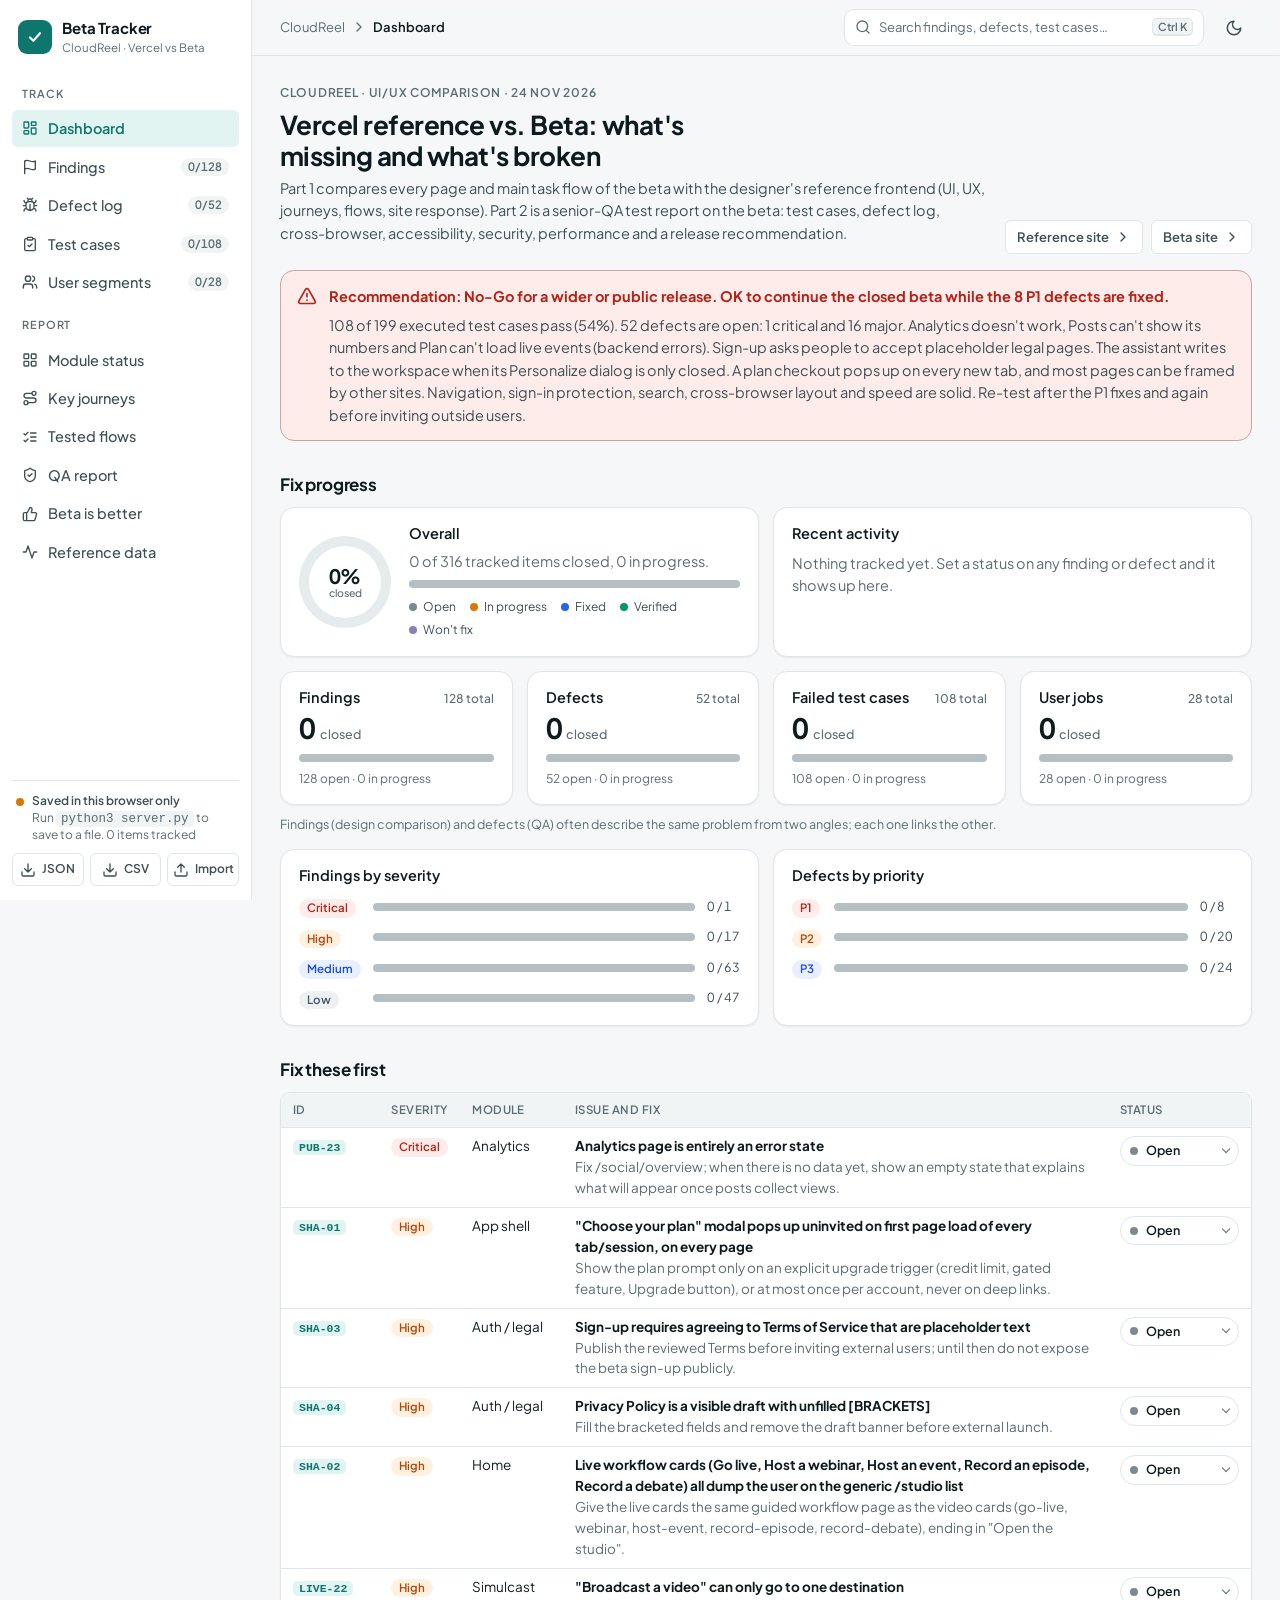
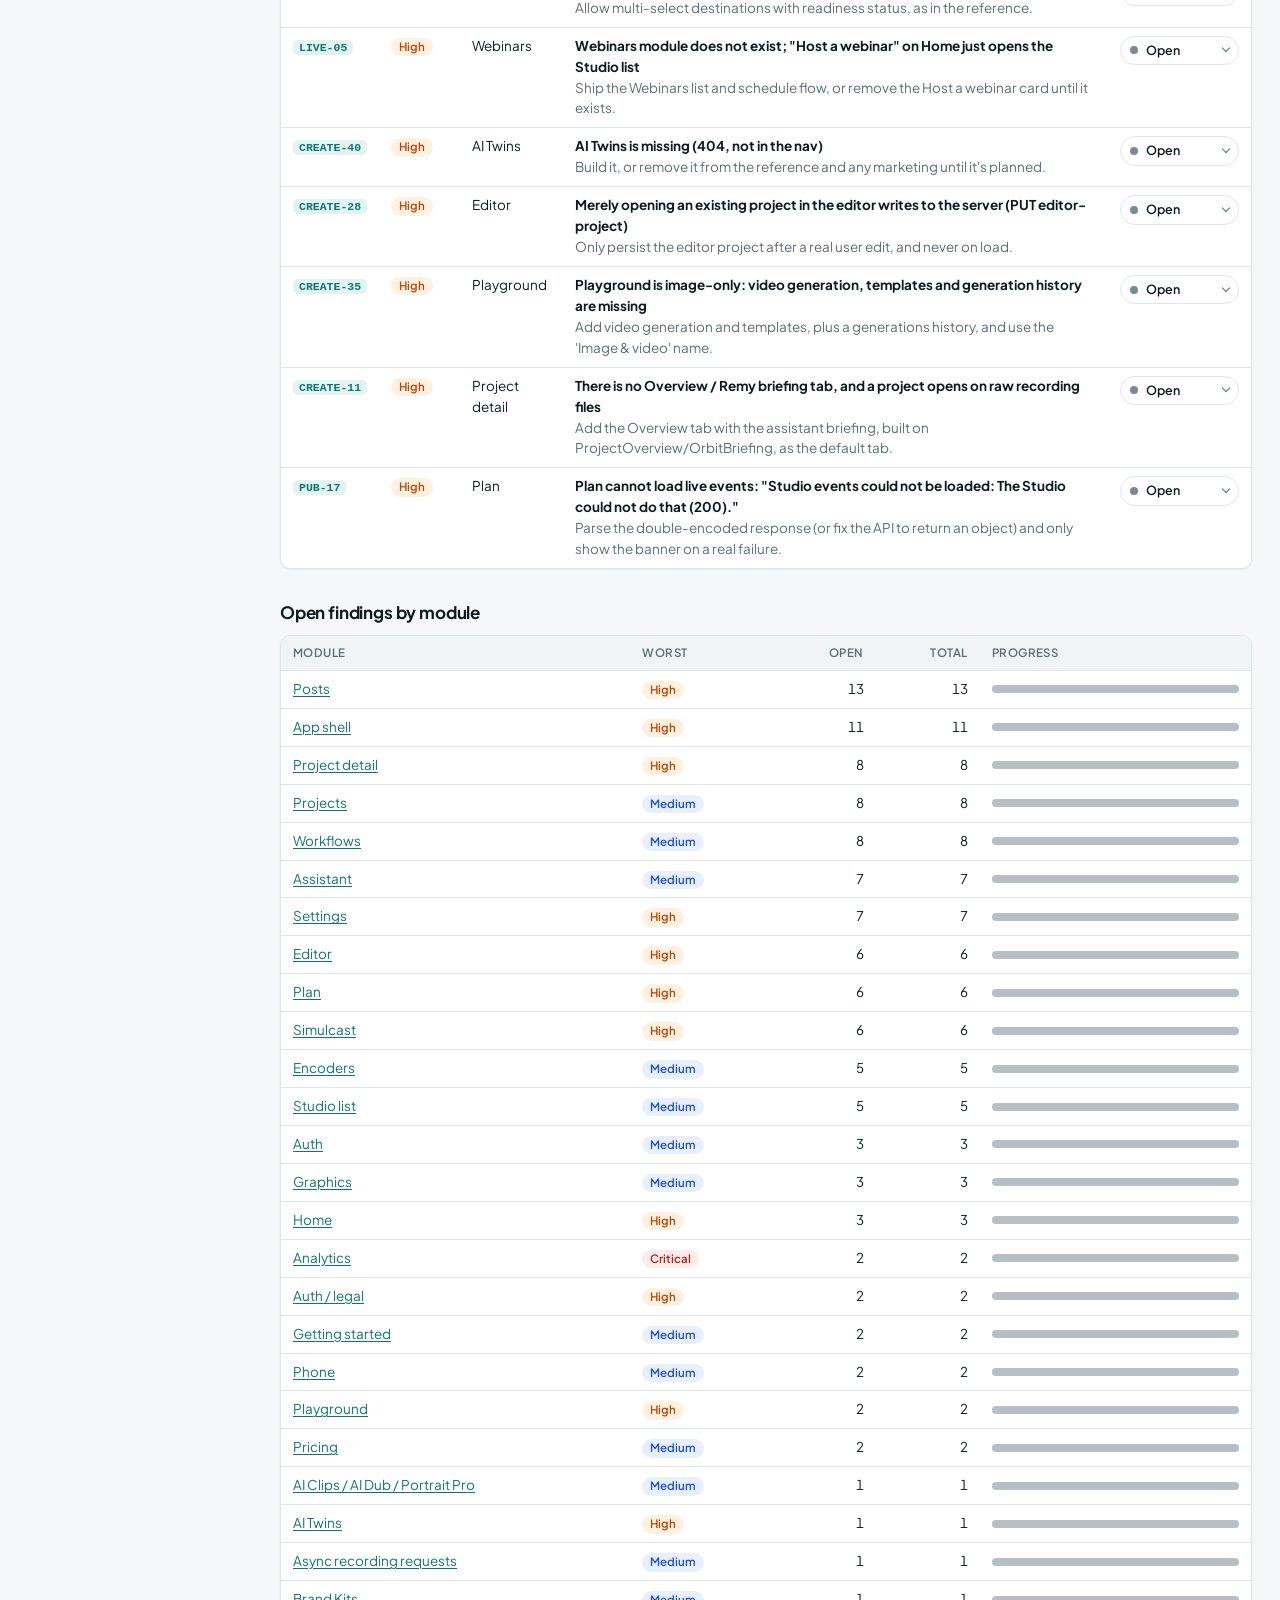
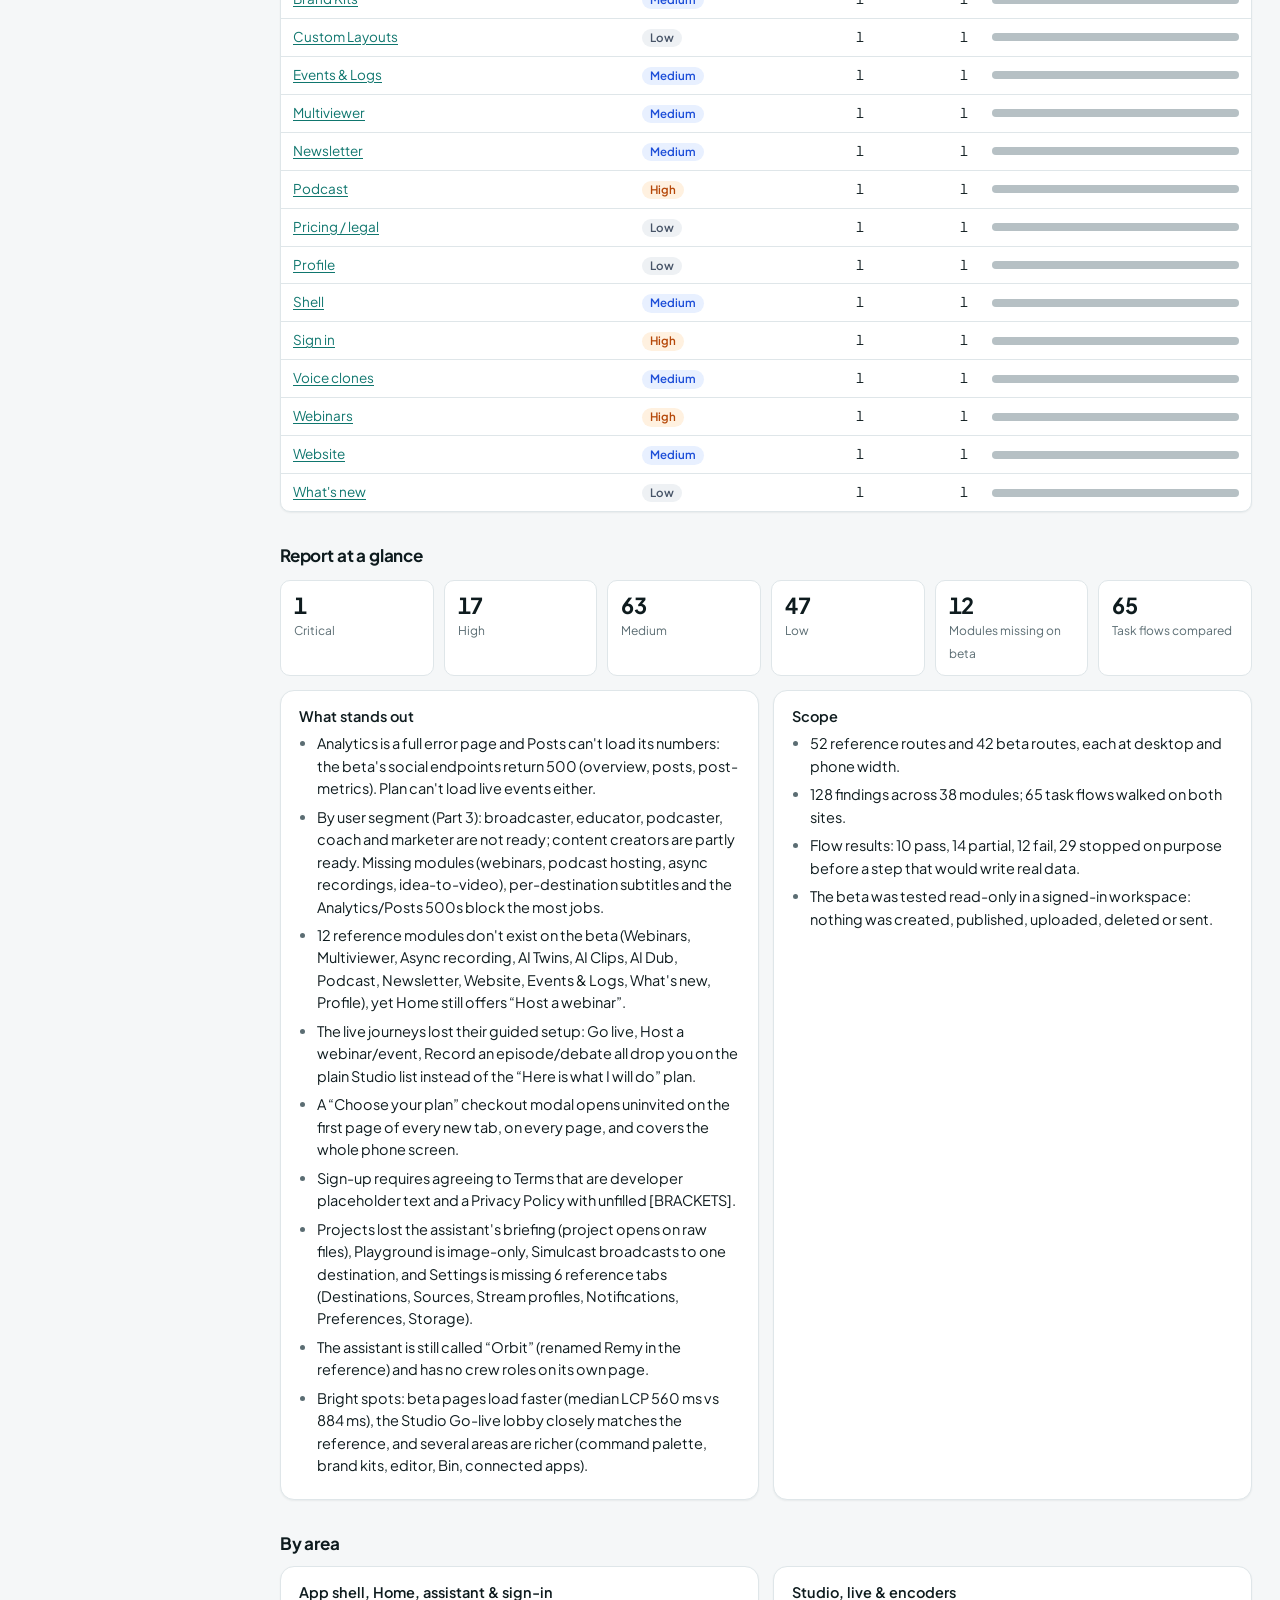
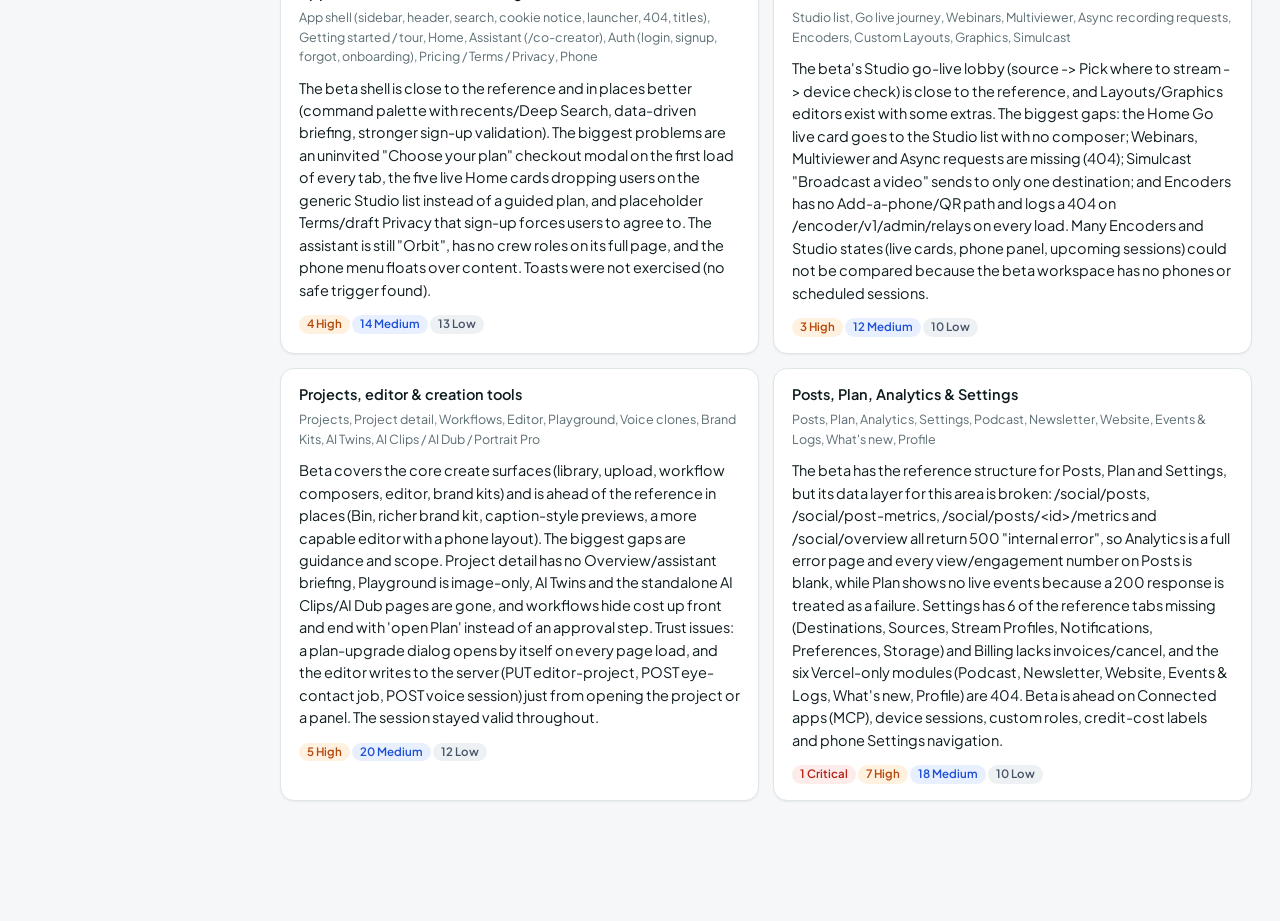
==== site/index.html @ 34ca0100 "Add Vercel deployment with Basic Auth and Redis-backed tracking Routes all traffic through a single " ====
<!doctype html>
<html lang="en">
<head>
<meta charset="utf-8">
<meta name="viewport" content="width=device-width, initial-scale=1">
<meta name="color-scheme" content="light dark">
<title>CloudReel Beta Tracker</title>
<link rel="icon" href="data:image/svg+xml,%3Csvg xmlns='http://www.w3.org/2000/svg' viewBox='0 0 32 32'%3E%3Crect width='32' height='32' rx='8' fill='%230f766e'/%3E%3Cpath d='m9 16.5 4.5 4.5L23 11.5' fill='none' stroke='%23fff' stroke-width='3' stroke-linecap='round' stroke-linejoin='round'/%3E%3C/svg%3E">
<script>try{var t=localStorage.getItem('cloudreel-tracker-theme');if(t==='light'||t==='dark')document.documentElement.setAttribute('data-theme',t);}catch(e){}</script>
<link rel="preconnect" href="https://fonts.googleapis.com">
<link rel="preconnect" href="https://fonts.gstatic.com" crossorigin>
<link rel="stylesheet" href="https://fonts.googleapis.com/css2?family=Plus+Jakarta+Sans:wght@400;500;600;700&display=swap">
<link rel="stylesheet" href="style.css">
</head>
<body>
<a class="skip" href="#main">Skip to content</a>
<div class="app">
  <div class="scrim" id="scrim" hidden></div>
  <aside class="side" id="side" aria-label="Sidebar">
    <a class="brand" href="#/">
      <span class="logo" aria-hidden="true"><svg viewBox="0 0 24 24"><path d="m6 12.5 4 4 8-9"/></svg></span>
      <span><b>Beta Tracker</b><small>CloudReel · Vercel vs Beta</small></span>
    </a>
    <nav id="nav" aria-label="Sections"></nav>
    <div class="side-foot">
      <div id="store" class="store" role="status"></div>
      <div class="side-btns">
        <button type="button" class="btn" id="exp" title="Download tracking data as JSON"></button>
        <button type="button" class="btn" id="expcsv" title="Download tracking data as CSV"></button>
        <button type="button" class="btn" id="imp" title="Load a JSON export"></button>
        <input type="file" id="impf" accept="application/json" hidden>
      </div>
    </div>
  </aside>
  <div class="col">
    <header class="top">
      <button type="button" class="icon-btn menu" id="menu" aria-label="Open menu" aria-controls="side" aria-expanded="false"></button>
      <div class="crumb" id="crumb"></div>
      <button type="button" class="searchbtn" id="open-cmd" aria-label="Search everything"><span class="sb-i"></span><span class="sb-t">Search findings, defects, test cases…</span><kbd id="kbd"></kbd></button>
      <button type="button" class="icon-btn" id="theme" aria-label="Switch colour theme"></button>
    </header>
    <main id="main" tabindex="-1"></main>
  </div>
</div>

<div class="bulk" id="bulk" hidden role="region" aria-label="Bulk actions"></div>
<div class="toasts" id="toasts" role="status" aria-live="polite"></div>

<dialog id="dlg" class="dlg" aria-labelledby="dlg-h">
  <div class="dlg-bar"><div id="dlg-t" class="dlg-t"></div><div class="dlg-actions" id="dlg-a"></div></div>
  <div id="dlg-b" class="dlg-body"></div>
</dialog>
<dialog id="lb" class="lb" aria-label="Screenshot">
  <div class="dlg-bar"><div id="lb-t" class="dlg-t"></div><div class="dlg-actions"><a class="btn" id="lb-o" target="_blank" rel="noopener">Open original</a><button type="button" class="btn" data-close>Close</button></div></div>
  <div class="lb-w"><img id="lb-i" alt=""></div>
</dialog>
<dialog id="cmd" class="cmd" aria-label="Search everything">
  <div class="cmd-in"><span class="sb-i"></span><input type="text" id="cmd-q" role="combobox" aria-expanded="true" aria-controls="cmd-list" aria-autocomplete="list" autocomplete="off" spellcheck="false" placeholder="Search by ID, title or module…" aria-label="Search by ID, title or module"><kbd>Esc</kbd></div>
  <div class="cmd-list" id="cmd-list" role="listbox" aria-label="Results"></div>
  <div class="cmd-foot"><span><kbd>↑</kbd><kbd>↓</kbd> to move</span><span><kbd>Enter</kbd> to open</span></div>
</dialog>

<script src="data/overview.js"></script>
<script src="data/modules.js"></script>
<script src="data/top.js"></script>
<script src="data/coverage.js"></script>
<script src="data/areas.js"></script>
<script src="data/response.js"></script>
<script src="data/findings.js"></script>
<script src="data/better.js"></script>
<script src="data/journeys.js"></script>
<script src="data/flows.js"></script>
<script src="data/qa.js"></script>
<script src="data/defects.js"></script>
<script src="data/suites.js"></script>
<script src="data/cases.js"></script>
<script src="data/jtbd.js"></script>
<script src="app.js"></script>
<noscript><p style="padding:24px">This tracker needs JavaScript. The same content is available as markdown in the docs/ folder.</p></noscript>
</body>
</html>
---- site/style.css ----
/* CloudReel Beta Tracker — design tokens (Minimal / Swiss, dense dashboard) */
:root{
  --font:"Plus Jakarta Sans",ui-sans-serif,system-ui,-apple-system,"Segoe UI",Roboto,sans-serif;
  --mono:ui-monospace,SFMono-Regular,"JetBrains Mono",Menlo,Consolas,monospace;
  --bg:#f5f7f8;--surface:#fff;--surface-2:#f0f4f5;--surface-3:#e6ecee;
  --ink:#0e1b1e;--ink2:#3d4f55;--ink3:#5b6d73;--line:#dfe6e9;--line-strong:#c5d0d4;
  --primary:#0f766e;--primary-hover:#0b5f59;--on-primary:#fff;--primary-soft:#e2f4f1;--ring:#0d9488;
  --crit:#b42318;--crit-bg:#fdecea;--high:#b54708;--high-bg:#fff1e0;--med:#1d4ed8;--med-bg:#e8f0ff;--low:#475467;--low-bg:#eef1f4;--ok:#067647;--ok-bg:#e3f6ec;
  --s-open:#7b8a90;--s-prog:#d97706;--s-fixed:#2563eb;--s-ver:#059669;--s-wont:#8b7fb8;
  --shadow-1:0 1px 2px rgba(14,27,30,.06);--shadow-2:0 8px 24px rgba(14,27,30,.12);--shadow-3:0 24px 64px rgba(14,27,30,.24);
  --r-s:6px;--r-m:10px;--r-l:14px;--top:56px;
  --fast:120ms;--base:180ms;--ease:cubic-bezier(.2,.7,.3,1);
}
@media (prefers-color-scheme: dark){:root:not([data-theme="light"]){
  --bg:#0a1113;--surface:#111a1d;--surface-2:#162125;--surface-3:#1d2b30;
  --ink:#e9f0f1;--ink2:#b6c4c8;--ink3:#8c9da2;--line:#223035;--line-strong:#33454b;
  --primary:#2dd4bf;--primary-hover:#5eead4;--on-primary:#04201d;--primary-soft:#0f2b29;--ring:#2dd4bf;
  --crit:#ff9388;--crit-bg:#3a1614;--high:#ffb86b;--high-bg:#382410;--med:#93b8ff;--med-bg:#14223f;--low:#c2cad0;--low-bg:#1f2a2e;--ok:#6ee7a8;--ok-bg:#0f2a1d;
  --s-open:#6f8086;--s-prog:#f59e0b;--s-fixed:#60a5fa;--s-ver:#34d399;--s-wont:#a99bd6;
  --shadow-1:0 1px 2px rgba(0,0,0,.4);--shadow-2:0 8px 24px rgba(0,0,0,.5);--shadow-3:0 24px 64px rgba(0,0,0,.6);
}}
:root[data-theme="dark"]{
  --bg:#0a1113;--surface:#111a1d;--surface-2:#162125;--surface-3:#1d2b30;
  --ink:#e9f0f1;--ink2:#b6c4c8;--ink3:#8c9da2;--line:#223035;--line-strong:#33454b;
  --primary:#2dd4bf;--primary-hover:#5eead4;--on-primary:#04201d;--primary-soft:#0f2b29;--ring:#2dd4bf;
  --crit:#ff9388;--crit-bg:#3a1614;--high:#ffb86b;--high-bg:#382410;--med:#93b8ff;--med-bg:#14223f;--low:#c2cad0;--low-bg:#1f2a2e;--ok:#6ee7a8;--ok-bg:#0f2a1d;
  --s-open:#6f8086;--s-prog:#f59e0b;--s-fixed:#60a5fa;--s-ver:#34d399;--s-wont:#a99bd6;
  --shadow-1:0 1px 2px rgba(0,0,0,.4);--shadow-2:0 8px 24px rgba(0,0,0,.5);--shadow-3:0 24px 64px rgba(0,0,0,.6);
  color-scheme:dark;
}
:root[data-theme="light"]{color-scheme:light}

*,*::before,*::after{box-sizing:border-box}
[hidden]{display:none!important}
html{scroll-padding-top:calc(var(--top) + 72px);-webkit-text-size-adjust:100%}
body{margin:0;background:var(--bg);color:var(--ink);font:14.5px/1.55 var(--font);-webkit-font-smoothing:antialiased;text-rendering:optimizeLegibility}
a{color:var(--primary);text-underline-offset:2px}
a:hover{color:var(--primary-hover)}
button,select,input,textarea{font:inherit;color:inherit}
h1{font-size:26px;line-height:1.2;margin:0 0 6px;letter-spacing:-.02em;font-weight:700;text-wrap:balance}
h2{font-size:17px;line-height:1.3;margin:32px 0 12px;letter-spacing:-.01em;font-weight:700}
h3{font-size:14.5px;line-height:1.35;margin:0 0 6px;font-weight:600}
p{margin:0 0 10px}
code{font:12.5px var(--mono);background:var(--surface-2);border-radius:4px;padding:1px 5px}
kbd{font:600 11px var(--font);background:var(--surface-2);border:1px solid var(--line);border-bottom-width:2px;border-radius:5px;padding:1px 5px;color:var(--ink3);white-space:nowrap}
svg.i{width:16px;height:16px;flex:none;fill:none;stroke:currentColor;stroke-width:2;stroke-linecap:round;stroke-linejoin:round}
.lede{color:var(--ink2);max-width:76ch}
.muted{color:var(--ink3)}
.num{font-variant-numeric:tabular-nums}
.sr{position:absolute;width:1px;height:1px;overflow:hidden;clip-path:inset(50%);white-space:nowrap}
:focus-visible{outline:2px solid var(--ring);outline-offset:2px;border-radius:4px}
.skip{position:absolute;left:12px;top:-60px;z-index:100;background:var(--primary);color:var(--on-primary);padding:8px 14px;border-radius:var(--r-s);font-weight:600;text-decoration:none;transition:top var(--fast)}
.skip:focus{top:10px;color:var(--on-primary)}

/* ---------- shell */
.app{display:grid;grid-template-columns:252px minmax(0,1fr);min-height:100vh}
.side{position:sticky;top:0;height:100vh;display:flex;flex-direction:column;background:var(--surface);border-right:1px solid var(--line);padding:14px 12px;z-index:30}
.brand{display:flex;gap:10px;align-items:center;text-decoration:none;color:var(--ink);padding:2px 6px 14px;border-radius:var(--r-s)}
.brand:hover{color:var(--ink)}
.brand b{display:block;font-size:15px;letter-spacing:-.01em}
.brand small{display:block;color:var(--ink3);font-size:11.5px}
.logo{width:34px;height:34px;border-radius:9px;background:var(--primary);display:grid;place-items:center;flex:none}
.logo svg{width:20px;height:20px;fill:none;stroke:var(--on-primary);stroke-width:2.6;stroke-linecap:round;stroke-linejoin:round}
#nav{flex:1;overflow-y:auto;display:flex;flex-direction:column;gap:2px;margin:0 -4px;padding:0 4px}
#nav .grp{font-size:11px;font-weight:600;text-transform:uppercase;letter-spacing:.08em;color:var(--ink3);padding:14px 10px 6px}
#nav a{display:flex;align-items:center;gap:10px;padding:7px 10px;border-radius:var(--r-s);text-decoration:none;color:var(--ink2);font-weight:500;transition:background var(--fast),color var(--fast)}
#nav a:hover{background:var(--surface-2);color:var(--ink)}
#nav a[aria-current=page]{background:var(--primary-soft);color:var(--primary);font-weight:600}
#nav a span{flex:1;min-width:0}
#nav a em{font-style:normal;font-size:11.5px;font-weight:600;color:var(--ink3);font-variant-numeric:tabular-nums;background:var(--surface-2);border-radius:999px;padding:0 7px}
#nav a[aria-current=page] em{background:var(--surface);color:var(--primary)}
.side-foot{border-top:1px solid var(--line);padding-top:12px;font-size:12px}
.store{display:flex;gap:8px;color:var(--ink3);padding:0 4px 10px;line-height:1.4}
.store b{display:block;color:var(--ink2);font-weight:600}
.store .dot{width:8px;height:8px;border-radius:50%;background:var(--s-ver);margin-top:5px;flex:none}
.store .dot.local{background:var(--s-prog)}
.side-btns{display:grid;grid-template-columns:repeat(3,1fr);gap:6px}
.side-btns .btn{justify-content:center;padding:6px 4px;font-size:12px}

.col{min-width:0;display:flex;flex-direction:column}
.top{position:sticky;top:0;z-index:20;height:var(--top);display:flex;align-items:center;gap:12px;padding:0 28px;background:color-mix(in srgb,var(--bg) 88%,transparent);backdrop-filter:saturate(1.4) blur(10px);border-bottom:1px solid var(--line)}
.crumb{display:flex;align-items:center;gap:6px;font-size:13px;color:var(--ink3);min-width:0;flex:1;white-space:nowrap;overflow:hidden}
.crumb b{color:var(--ink);font-weight:600;overflow:hidden;text-overflow:ellipsis}
.searchbtn{display:flex;align-items:center;gap:8px;width:min(360px,38vw);background:var(--surface);border:1px solid var(--line);border-radius:var(--r-m);padding:7px 10px;color:var(--ink3);cursor:pointer;text-align:left;transition:border-color var(--fast),box-shadow var(--fast)}
.searchbtn:hover{border-color:var(--line-strong);box-shadow:var(--shadow-1)}
.searchbtn .sb-t{flex:1;overflow:hidden;text-overflow:ellipsis;white-space:nowrap;font-size:13px}
.sb-i{display:inline-flex;color:var(--ink3)}
.icon-btn{display:inline-grid;place-items:center;width:36px;height:36px;border-radius:var(--r-s);border:1px solid transparent;background:none;color:var(--ink2);cursor:pointer;flex:none;transition:background var(--fast),color var(--fast)}
.icon-btn:hover{background:var(--surface-3);color:var(--ink)}
.icon-btn svg.i{width:18px;height:18px}
.menu{display:none}
#main{padding:28px 28px 120px;max-width:1280px;width:100%;outline:none}

/* ---------- primitives */
.btn{display:inline-flex;align-items:center;gap:6px;background:var(--surface);border:1px solid var(--line);border-radius:var(--r-s);padding:6px 11px;font-weight:600;font-size:13px;color:var(--ink2);cursor:pointer;text-decoration:none;white-space:nowrap;transition:border-color var(--fast),background var(--fast),color var(--fast)}
.btn:hover{border-color:var(--line-strong);background:var(--surface-2);color:var(--ink)}
.btn:active{background:var(--surface-3)}
.btn[disabled]{opacity:.45;cursor:not-allowed}
.btn.primary{background:var(--primary);border-color:var(--primary);color:var(--on-primary)}
.btn.primary:hover{background:var(--primary-hover);border-color:var(--primary-hover);color:var(--on-primary)}
.btn.ghost{border-color:transparent;background:none}
.btn.ghost:hover{background:var(--surface-3)}
.card{background:var(--surface);border:1px solid var(--line);border-radius:var(--r-l);padding:16px 18px;box-shadow:var(--shadow-1)}
a.card{display:block;text-decoration:none;color:inherit;transition:border-color var(--base),box-shadow var(--base),transform var(--base) var(--ease)}
a.card:hover{border-color:var(--line-strong);box-shadow:var(--shadow-2);transform:translateY(-1px);color:inherit}
.grid{display:grid;gap:14px}
.g2{grid-template-columns:repeat(auto-fit,minmax(min(340px,100%),1fr))}
.g4{grid-template-columns:repeat(auto-fit,minmax(min(220px,100%),1fr))}
.kpis{display:grid;grid-template-columns:repeat(auto-fit,minmax(128px,1fr));gap:10px;margin:14px 0}
.kpi{background:var(--surface);border:1px solid var(--line);border-radius:var(--r-m);padding:11px 13px}
.kpi b{display:block;font-size:22px;line-height:1.2;letter-spacing:-.02em;font-variant-numeric:tabular-nums}
.kpi span{font-size:12px;color:var(--ink3)}
ul.tight{margin:6px 0 0;padding-left:18px}
ul.tight li{margin:0 0 6px}
ul.tight li::marker{color:var(--ink3)}
.verdict{display:flex;gap:12px;border:1px solid color-mix(in srgb,var(--crit) 35%,var(--line));background:var(--crit-bg);border-radius:var(--r-l);padding:14px 16px;margin:16px 0}
.verdict svg.i{width:20px;height:20px;color:var(--crit);margin-top:1px}
.verdict b{color:var(--crit);font-weight:700}
.verdict p{margin:6px 0 0;color:var(--ink2)}
.note{border:1px solid color-mix(in srgb,var(--high) 40%,var(--line));border-radius:var(--r-m);padding:12px 16px;background:var(--high-bg);margin:12px 0}
.empty{text-align:center;padding:48px 20px;border:1px dashed var(--line-strong);border-radius:var(--r-l);color:var(--ink3)}
.empty b{display:block;color:var(--ink);font-size:15px;margin-bottom:4px}
.empty .btn{margin-top:12px}

.pill{display:inline-flex;align-items:center;font-size:11.5px;font-weight:600;line-height:1.6;padding:0 8px;border-radius:999px;background:var(--low-bg);color:var(--low);white-space:nowrap;text-transform:capitalize}
.p-crit{background:var(--crit-bg);color:var(--crit)}.p-high{background:var(--high-bg);color:var(--high)}
.p-med{background:var(--med-bg);color:var(--med)}.p-ok{background:var(--ok-bg);color:var(--ok)}
.p-brand{background:var(--primary-soft);color:var(--primary)}
.id{font:600 12px var(--mono);color:var(--ink3);white-space:nowrap}
a.ref{font:600 11.5px var(--mono);text-decoration:none;background:var(--primary-soft);color:var(--primary);border-radius:5px;padding:1px 6px;white-space:nowrap;transition:background var(--fast)}
a.ref:hover{background:color-mix(in srgb,var(--primary) 22%,var(--surface))}
a.ref.closed{text-decoration:line-through;opacity:.7}

/* status control: dot + native select, colour is never the only signal */
.st{position:relative;display:inline-flex;align-items:center;flex:none}
.st::before{content:"";position:absolute;left:10px;width:8px;height:8px;border-radius:50%;background:var(--c);pointer-events:none}
.st::after{content:"";position:absolute;right:10px;width:6px;height:6px;border:solid var(--ink3);border-width:0 1.6px 1.6px 0;transform:translateY(-2px) rotate(45deg);pointer-events:none}
.st select{appearance:none;-webkit-appearance:none;background:var(--surface);border:1px solid var(--line);border-radius:999px;padding:4px 26px 4px 25px;font-size:12.5px;font-weight:600;color:var(--ink);cursor:pointer;min-width:118px;transition:border-color var(--fast),box-shadow var(--fast)}
.st select:hover{border-color:var(--line-strong);box-shadow:var(--shadow-1)}
.s-open{--c:var(--s-open)}.s-in-progress{--c:var(--s-prog)}.s-fixed{--c:var(--s-fixed)}.s-verified{--c:var(--s-ver)}.s-wontfix{--c:var(--s-wont)}

.bar{display:flex;height:8px;border-radius:4px;overflow:hidden;background:var(--surface-3);gap:1px}
.bar i{display:block;min-width:2px;transition:width var(--base) var(--ease)}
.b-open{background:var(--s-open);opacity:.45}.b-in-progress{background:var(--s-prog)}.b-fixed{background:var(--s-fixed)}.b-verified{background:var(--s-ver)}.b-wontfix{background:var(--s-wont)}
.legend{display:flex;flex-wrap:wrap;gap:4px 14px;font-size:12px;color:var(--ink2);margin-top:10px}
.legend span::before{content:"";display:inline-block;width:8px;height:8px;border-radius:50%;margin-right:6px;background:var(--c)}

/* ---------- dashboard */
.hero{display:grid;grid-template-columns:minmax(0,1fr) auto;gap:20px;align-items:end;margin-bottom:6px}
.eyebrow{font-size:12px;font-weight:600;letter-spacing:.06em;text-transform:uppercase;color:var(--ink3);margin:0 0 6px}
.hero-links{display:flex;gap:8px;flex-wrap:wrap}
.overall{display:grid;grid-template-columns:auto minmax(0,1fr);gap:18px;align-items:center}
.ring{--p:0;width:92px;height:92px;border-radius:50%;background:conic-gradient(var(--s-ver) calc(var(--p)*1%),var(--surface-3) 0);display:grid;place-items:center;flex:none}
.ring>div{width:72px;height:72px;border-radius:50%;background:var(--surface);display:grid;place-items:center;text-align:center;line-height:1.1}
.ring b{font-size:20px;letter-spacing:-.02em;font-variant-numeric:tabular-nums}
.ring small{display:block;font-size:10.5px;color:var(--ink3);font-weight:500}
.prog h3{display:flex;justify-content:space-between;align-items:baseline;gap:8px}
.prog h3 small{font-weight:500;color:var(--ink3);font-size:12px}
.prog .big{font-size:28px;font-weight:700;line-height:1.1;letter-spacing:-.02em;margin:2px 0 10px;font-variant-numeric:tabular-nums}
.prog .big small{font-size:12.5px;font-weight:500;color:var(--ink3);letter-spacing:0}
.prog .sub{font-size:12px;color:var(--ink3);margin-top:8px}
.brk{display:grid;grid-template-columns:auto minmax(0,1fr) auto;gap:8px 12px;align-items:center}
.brk .n{font-size:12.5px;color:var(--ink2);font-variant-numeric:tabular-nums;white-space:nowrap}
.act{list-style:none;margin:0;padding:0}
.act li{display:grid;grid-template-columns:auto minmax(0,1fr) auto;gap:10px;align-items:center;padding:7px 0;border-bottom:1px solid var(--line)}
.act li:last-child{border-bottom:0}
.act .t{overflow:hidden;text-overflow:ellipsis;white-space:nowrap}
.act time{font-size:12px;color:var(--ink3);white-space:nowrap}

/* ---------- filters + rows */
.filters{display:flex;flex-wrap:wrap;gap:8px;align-items:center;margin:16px -8px 12px;position:sticky;top:var(--top);z-index:10;background:color-mix(in srgb,var(--bg) 92%,transparent);backdrop-filter:blur(8px);padding:10px 8px;border-radius:0 0 var(--r-m) var(--r-m)}
.field{position:relative;flex:1 1 220px;min-width:170px}
.field .sb-i{position:absolute;left:10px;top:50%;transform:translateY(-50%);pointer-events:none}
input[type=search],input[type=text],select,textarea{background:var(--surface);border:1px solid var(--line);border-radius:var(--r-s);padding:6px 10px;transition:border-color var(--fast),box-shadow var(--fast)}
.field input[type=search]{width:100%;padding-left:32px}
input::placeholder,textarea::placeholder{color:var(--ink3);opacity:1}
input:hover,select:hover,textarea:hover{border-color:var(--line-strong)}
input:focus-visible,select:focus-visible,textarea:focus-visible{outline:2px solid var(--ring);outline-offset:0;border-color:var(--ring)}
.filters select{max-width:200px;cursor:pointer}
.filters select.on{border-color:var(--primary);background:var(--primary-soft);color:var(--primary);font-weight:600}
.filters .count{color:var(--ink3);font-size:12.5px;margin-left:auto;font-variant-numeric:tabular-nums;white-space:nowrap}
.listhead{display:flex;align-items:center;gap:10px;padding:0 12px 8px;font-size:12.5px;color:var(--ink3)}
.listhead label{display:inline-flex;align-items:center;gap:8px;cursor:pointer}
input[type=checkbox]{width:16px;height:16px;accent-color:var(--primary);cursor:pointer;margin:0;flex:none}

.rows{display:flex;flex-direction:column;gap:6px}
.row{background:var(--surface);border:1px solid var(--line);border-radius:var(--r-m);transition:border-color var(--fast),box-shadow var(--fast)}
.row:hover{border-color:var(--line-strong)}
.row.open{box-shadow:var(--shadow-2);border-color:var(--line-strong)}
.row.sel{border-color:var(--primary);background:color-mix(in srgb,var(--primary-soft) 45%,var(--surface))}
.row.done .row-t b{color:var(--ink3);text-decoration:line-through;text-decoration-color:var(--line-strong)}
.row-h{display:grid;grid-template-columns:auto 96px auto minmax(0,1fr) auto;gap:12px;align-items:center;padding:9px 12px}
.row-h.nocheck{grid-template-columns:96px auto minmax(0,1fr) auto}
.sevcell{display:flex;gap:4px;min-width:64px}
.pick{display:inline-flex;width:16px}
.row-t{display:flex;align-items:center;gap:8px;background:none;border:0;padding:2px 4px;margin:-2px -4px;text-align:left;cursor:pointer;min-width:0;border-radius:var(--r-s)}
.row-t>span{min-width:0}
.row-t b{display:block;font-weight:600;line-height:1.35}
.row-t small{display:block;color:var(--ink3);font-size:12px;margin-top:1px}
.row-t svg.i{color:var(--ink3);transition:transform var(--base) var(--ease)}
.row.open .row-t svg.i{transform:rotate(90deg)}
.row-b{border-top:1px solid var(--line);padding:16px;animation:reveal var(--base) var(--ease)}
@keyframes reveal{from{opacity:0;transform:translateY(-4px)}to{opacity:1;transform:none}}

.cmp{display:grid;grid-template-columns:repeat(auto-fit,minmax(min(280px,100%),1fr));gap:10px;margin-bottom:14px}
.cmp>div{border:1px solid var(--line);border-radius:var(--r-m);padding:11px 13px;background:var(--surface-2);overflow-wrap:anywhere}
.cmp>div.b{border-color:color-mix(in srgb,var(--primary) 45%,var(--line));background:var(--primary-soft)}
.lbl{font-size:11px;text-transform:uppercase;letter-spacing:.07em;color:var(--ink3);font-weight:700;margin-bottom:4px}
.kv{display:grid;grid-template-columns:repeat(auto-fit,minmax(min(240px,100%),1fr));gap:12px;margin:0 0 14px}
.kv p{margin:0;white-space:pre-line;overflow-wrap:anywhere}
pre{background:var(--surface-2);border:1px solid var(--line);border-radius:var(--r-s);padding:10px 12px;font:12px/1.6 var(--mono);white-space:pre-wrap;overflow-wrap:anywhere;margin:0 0 14px}
ol.steps{margin:0 0 14px;padding-left:22px}
ol.steps li{margin-bottom:2px}
.shots{display:flex;gap:10px;overflow-x:auto;padding:2px 2px 8px;margin:0 0 12px;scroll-snap-type:x proximity}
.shots figure{margin:0;flex:0 0 232px;scroll-snap-align:start}
.shot{display:block;padding:0;border:1px solid var(--line);border-radius:var(--r-s);overflow:hidden;background:var(--surface-2);width:100%;cursor:zoom-in;transition:border-color var(--fast),box-shadow var(--fast)}
.shot:hover{border-color:var(--primary);box-shadow:var(--shadow-2)}
.shot img{display:block;width:100%;aspect-ratio:16/10;object-fit:cover;object-position:top}
figcaption{font-size:11.5px;color:var(--ink3);margin-top:4px;overflow-wrap:anywhere}
.track{display:grid;grid-template-columns:auto minmax(130px,200px) minmax(0,1fr);gap:10px;align-items:end;background:var(--surface-2);border:1px solid var(--line);border-radius:var(--r-m);padding:12px;margin-top:6px}
.track label{display:block;font-size:11px;font-weight:700;letter-spacing:.07em;text-transform:uppercase;color:var(--ink3);margin-bottom:4px}
.track textarea{display:block;width:100%;min-height:33px;resize:vertical}
.track input{width:100%}
.track .meta{grid-column:1/-1;color:var(--ink3);font-size:12px}

/* ---------- tables */
.tbl{overflow-x:auto;border:1px solid var(--line);border-radius:var(--r-m);background:var(--surface);margin:0 0 16px;box-shadow:var(--shadow-1)}
table{border-collapse:collapse;width:100%;font-size:13.5px}
th,td{text-align:left;padding:8px 12px;border-bottom:1px solid var(--line);vertical-align:top}
thead th{font-size:11.5px;font-weight:600;letter-spacing:.04em;text-transform:uppercase;color:var(--ink3);background:var(--surface-2);white-space:nowrap;position:sticky;top:0}
tbody tr{transition:background var(--fast)}
tbody tr:hover{background:color-mix(in srgb,var(--surface-2) 60%,transparent)}
tbody tr:last-child td{border-bottom:0}
tr.grp th{background:var(--surface-2);color:var(--ink2);font-size:12px;font-weight:700}
td.c{text-align:center;white-space:nowrap}
td.r,th.r{text-align:right}

.lane{margin:10px 0}
.wsteps{list-style:none;margin:0;padding:2px 2px 8px;display:flex;gap:14px;overflow-x:auto}
.wsteps li{flex:0 0 232px}
.wsteps .noshot{aspect-ratio:16/10;border:1.5px dashed var(--line-strong);border-radius:var(--r-s);display:grid;place-items:center;color:var(--ink3);font-size:12px}
.wsteps b{display:block;margin-top:7px;font-size:13.5px}
.wsteps small{display:block;color:var(--ink2);font-size:12px;line-height:1.4;margin-bottom:3px}
.tabs{display:flex;gap:4px;margin:12px 0 16px;overflow-x:auto;border-bottom:1px solid var(--line)}
.tabs button{background:none;border:0;border-bottom:2px solid transparent;padding:8px 12px;font-weight:600;font-size:13.5px;color:var(--ink3);cursor:pointer;white-space:nowrap;margin-bottom:-1px;transition:color var(--fast),border-color var(--fast)}
.tabs button:hover{color:var(--ink)}
.tabs button[aria-selected=true]{color:var(--primary);border-bottom-color:var(--primary)}
.tabs em{font-style:normal;font-size:11.5px;color:var(--ink3);margin-left:4px;font-variant-numeric:tabular-nums}

/* ---------- overlays */
dialog{border:1px solid var(--line);border-radius:var(--r-l);padding:0;background:var(--surface);color:var(--ink);box-shadow:var(--shadow-3);max-width:min(980px,calc(100vw - 24px));width:100%;max-height:calc(100vh - 48px)}
dialog[open]{display:flex;flex-direction:column;animation:pop var(--base) var(--ease)}
dialog::backdrop{background:rgba(6,14,16,.55)}
@keyframes pop{from{opacity:0;transform:translateY(8px) scale(.985)}to{opacity:1;transform:none}}
.dlg-bar{display:flex;justify-content:space-between;align-items:center;gap:10px;padding:10px 12px 10px 16px;border-bottom:1px solid var(--line);flex:none}
.dlg-t{display:flex;align-items:center;gap:8px;min-width:0;flex-wrap:wrap}
.dlg-actions{display:flex;gap:6px;align-items:center;flex:none}
.dlg-body{padding:18px 18px 20px;overflow-y:auto}
.dlg-body h3{font-size:18px;letter-spacing:-.01em;line-height:1.3;margin-bottom:4px}
.lb{width:auto;max-width:calc(100vw - 24px)}
.lb-w{overflow:auto;background:var(--surface-2)}
.lb img{display:block;max-width:calc(100vw - 26px);max-height:calc(100vh - 110px);margin:0 auto}
.cmd{max-width:min(640px,calc(100vw - 24px));margin-top:12vh;max-height:min(560px,76vh)}
.cmd-in{display:flex;align-items:center;gap:10px;padding:12px 14px;border-bottom:1px solid var(--line)}
.cmd-in input{flex:1;border:0;background:none;padding:2px 0;font-size:15px;outline:none}
.cmd-list{overflow-y:auto;padding:6px;flex:1}
.cmd-g{font-size:11px;font-weight:700;letter-spacing:.07em;text-transform:uppercase;color:var(--ink3);padding:8px 10px 4px}
.cmd-o{display:grid;grid-template-columns:96px minmax(0,1fr) auto;gap:10px;align-items:center;padding:8px 10px;border-radius:var(--r-s);cursor:pointer}
.cmd-o .t{overflow:hidden;text-overflow:ellipsis;white-space:nowrap}
.cmd-o[aria-selected=true]{background:var(--primary-soft)}
.cmd-foot{display:flex;gap:16px;padding:8px 14px;border-top:1px solid var(--line);font-size:12px;color:var(--ink3)}
.cmd-foot kbd{margin-right:3px}

.bulk{position:fixed;left:50%;bottom:20px;transform:translateX(-50%);z-index:40;display:flex;align-items:center;gap:10px;background:var(--ink);color:var(--bg);border-radius:var(--r-l);padding:8px 10px 8px 16px;box-shadow:var(--shadow-3);font-weight:600;font-size:13.5px;max-width:calc(100vw - 24px);animation:pop var(--base) var(--ease)}
.bulk[hidden]{display:none}
.bulk select{background:var(--surface);color:var(--ink);border-color:transparent;font-weight:600;cursor:pointer}
.bulk .btn{background:transparent;border-color:color-mix(in srgb,var(--bg) 35%,transparent);color:var(--bg)}
.bulk .btn:hover{background:color-mix(in srgb,var(--bg) 15%,transparent)}
.toasts{position:fixed;right:20px;bottom:20px;z-index:60;display:flex;flex-direction:column;gap:8px;align-items:flex-end;pointer-events:none}
.toast{display:flex;align-items:center;gap:8px;background:var(--ink);color:var(--bg);border-radius:var(--r-m);padding:9px 14px;font-size:13px;font-weight:600;box-shadow:var(--shadow-2);animation:pop var(--base) var(--ease)}
.toast.err{background:var(--crit);color:#fff}
.toast.out{opacity:0;transform:translateY(6px);transition:opacity var(--fast),transform var(--fast)}
.scrim{position:fixed;inset:0;background:rgba(6,14,16,.5);z-index:25}

/* ---------- responsive */
@media (max-width:1024px){
  .app{grid-template-columns:minmax(0,1fr)}
  .side{position:fixed;left:0;top:0;bottom:0;width:272px;height:auto;max-height:100dvh;transform:translateX(-102%);transition:transform var(--base) var(--ease);box-shadow:none}
  .side.open{transform:none;box-shadow:var(--shadow-3)}
  .menu{display:inline-grid}
  .top{padding:0 16px}
  #main{padding:20px 16px 120px}
}
@media (max-width:720px){
  h1{font-size:22px}
  .searchbtn{width:auto;padding:8px}
  .searchbtn .sb-t,.searchbtn kbd{display:none}
  .hero{grid-template-columns:minmax(0,1fr)}
  .row-h{grid-template-columns:auto minmax(0,1fr) auto;grid-template-areas:"c i s" "t t t";gap:6px 10px}
  .row-h.nocheck{grid-template-columns:minmax(0,1fr) auto;grid-template-areas:"i s" "t t"}
  .row-h>.pick{grid-area:c}.row-h>.id{grid-area:i}.row-h>.row-t{grid-area:t}.row-h>.st,.row-h>.nost{grid-area:s}
  .row-h>.sevcell{display:none}
  .st select{min-width:0}
  .track{grid-template-columns:minmax(0,1fr)}
  .filters{position:static;margin:14px 0 10px;padding:0;background:none;backdrop-filter:none}
  .filters select{max-width:none;flex:1 1 140px}
  .toasts{left:12px;right:12px;align-items:stretch}
  .bulk{bottom:12px}
}
@media (pointer:coarse){
  .btn,.icon-btn,.st select,.filters select,input[type=search],input[type=text],#nav a,.tabs button{min-height:44px}
  .icon-btn{width:44px}
  .row-t{min-height:44px}
}
@media (prefers-reduced-motion:reduce){
  *,*::before,*::after{animation-duration:.01ms!important;transition-duration:.01ms!important;scroll-behavior:auto!important}
}
@media print{
  .side,.top,.filters,.bulk,.toasts,.listhead{display:none!important}
  .app{display:block}
  #main{padding:0;max-width:none}
  .row,.card,.tbl{box-shadow:none;break-inside:avoid}
}
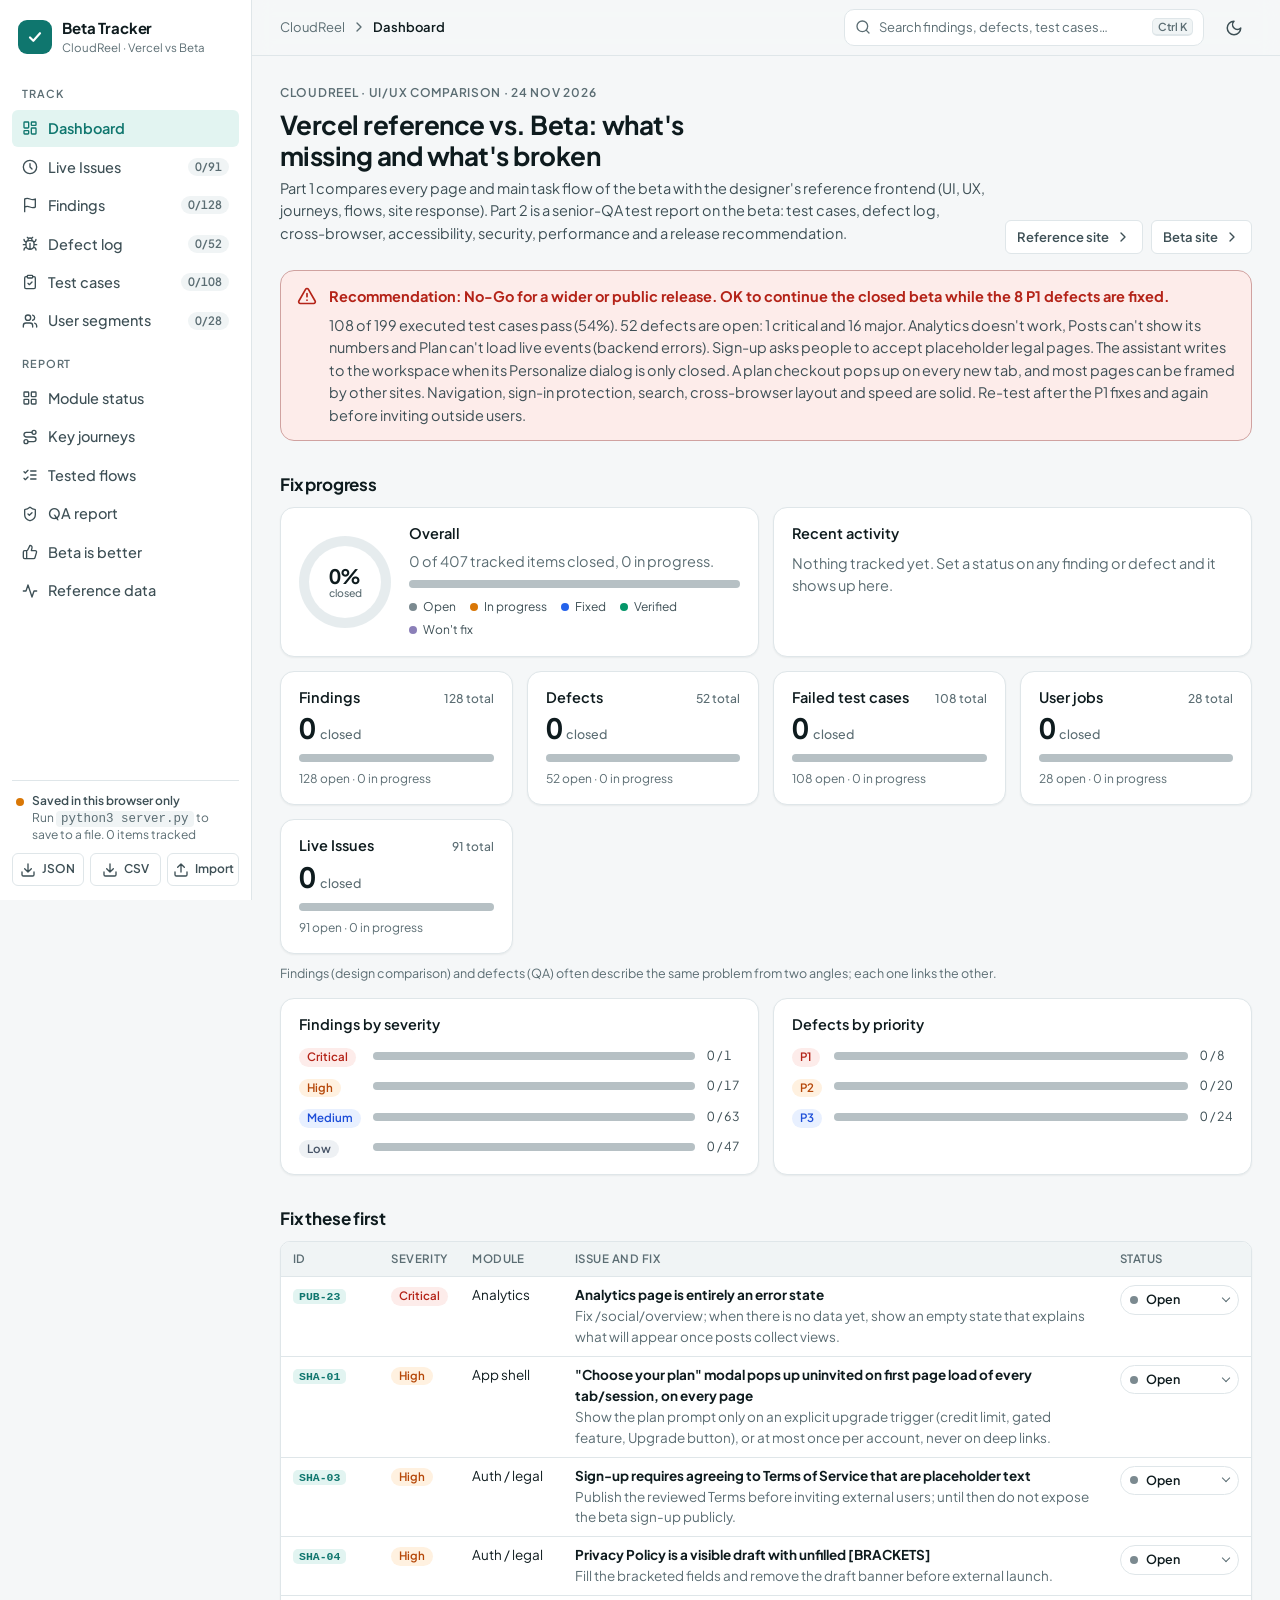
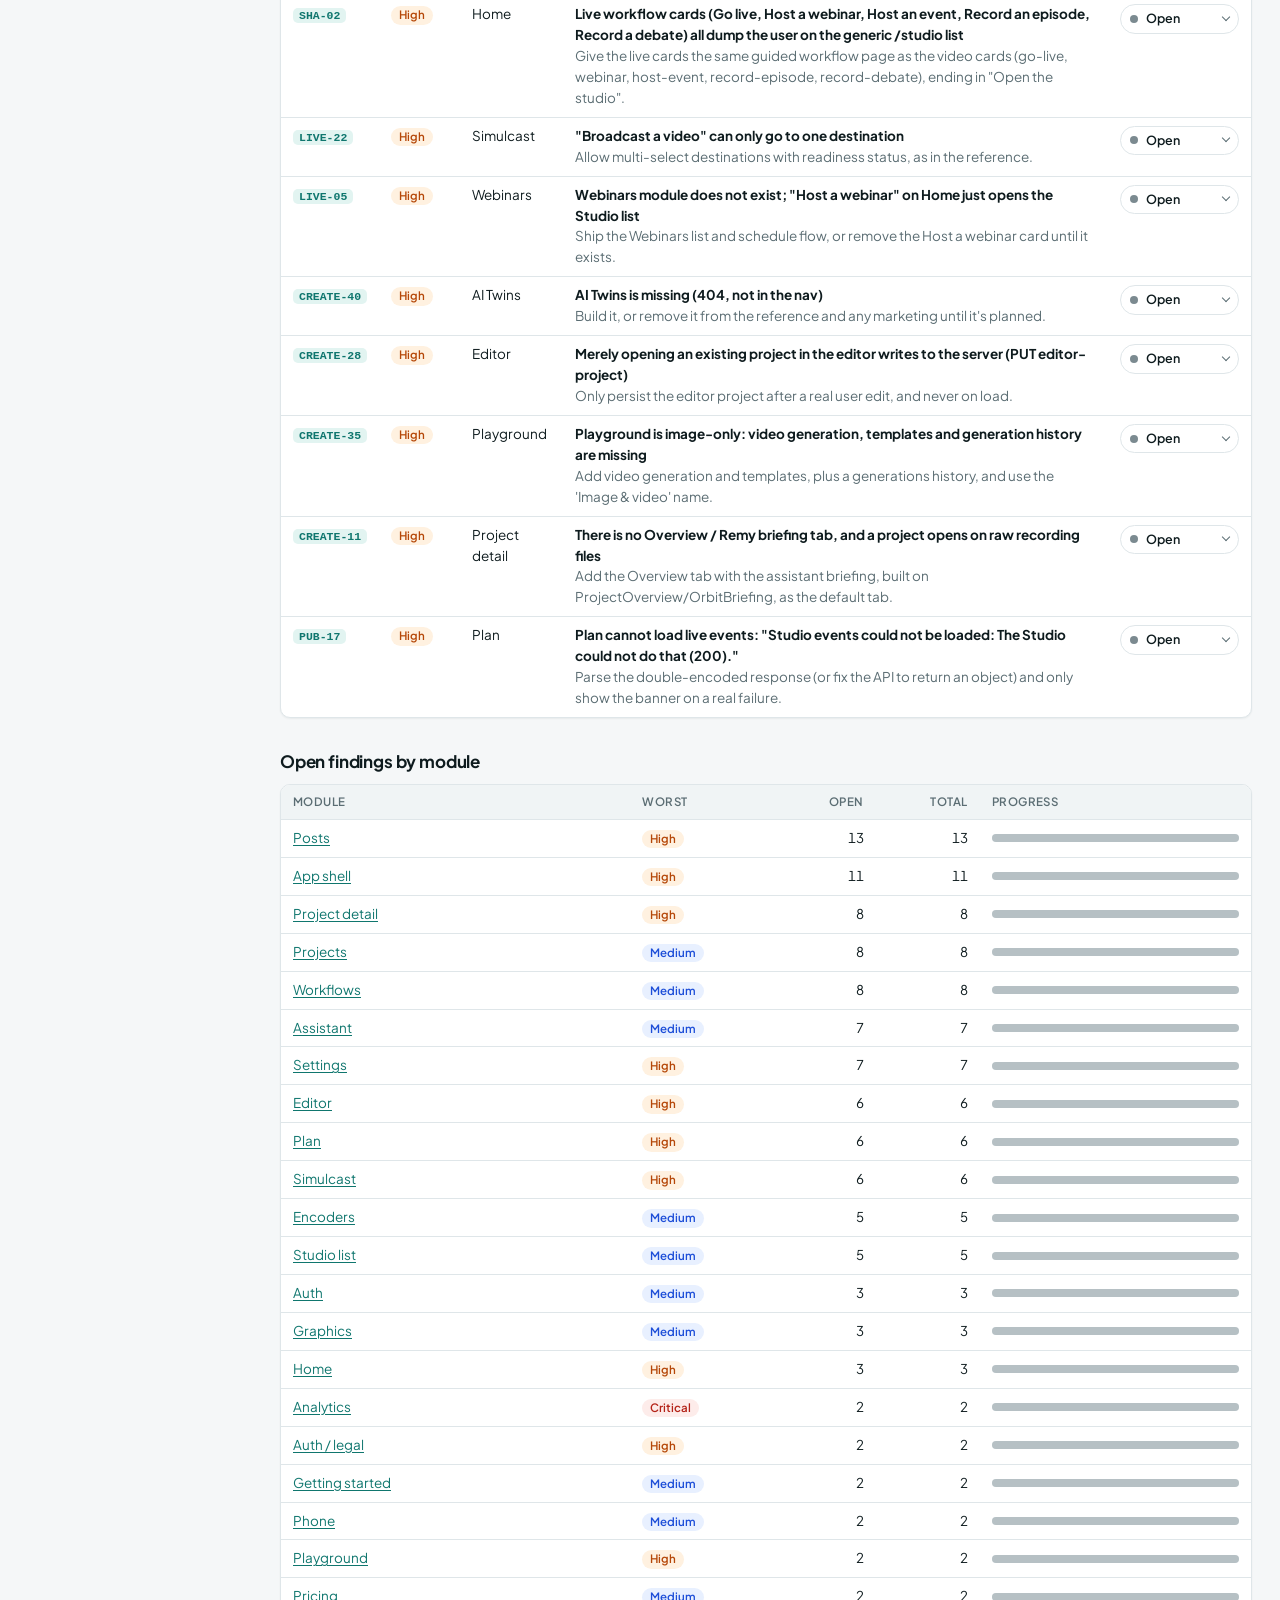
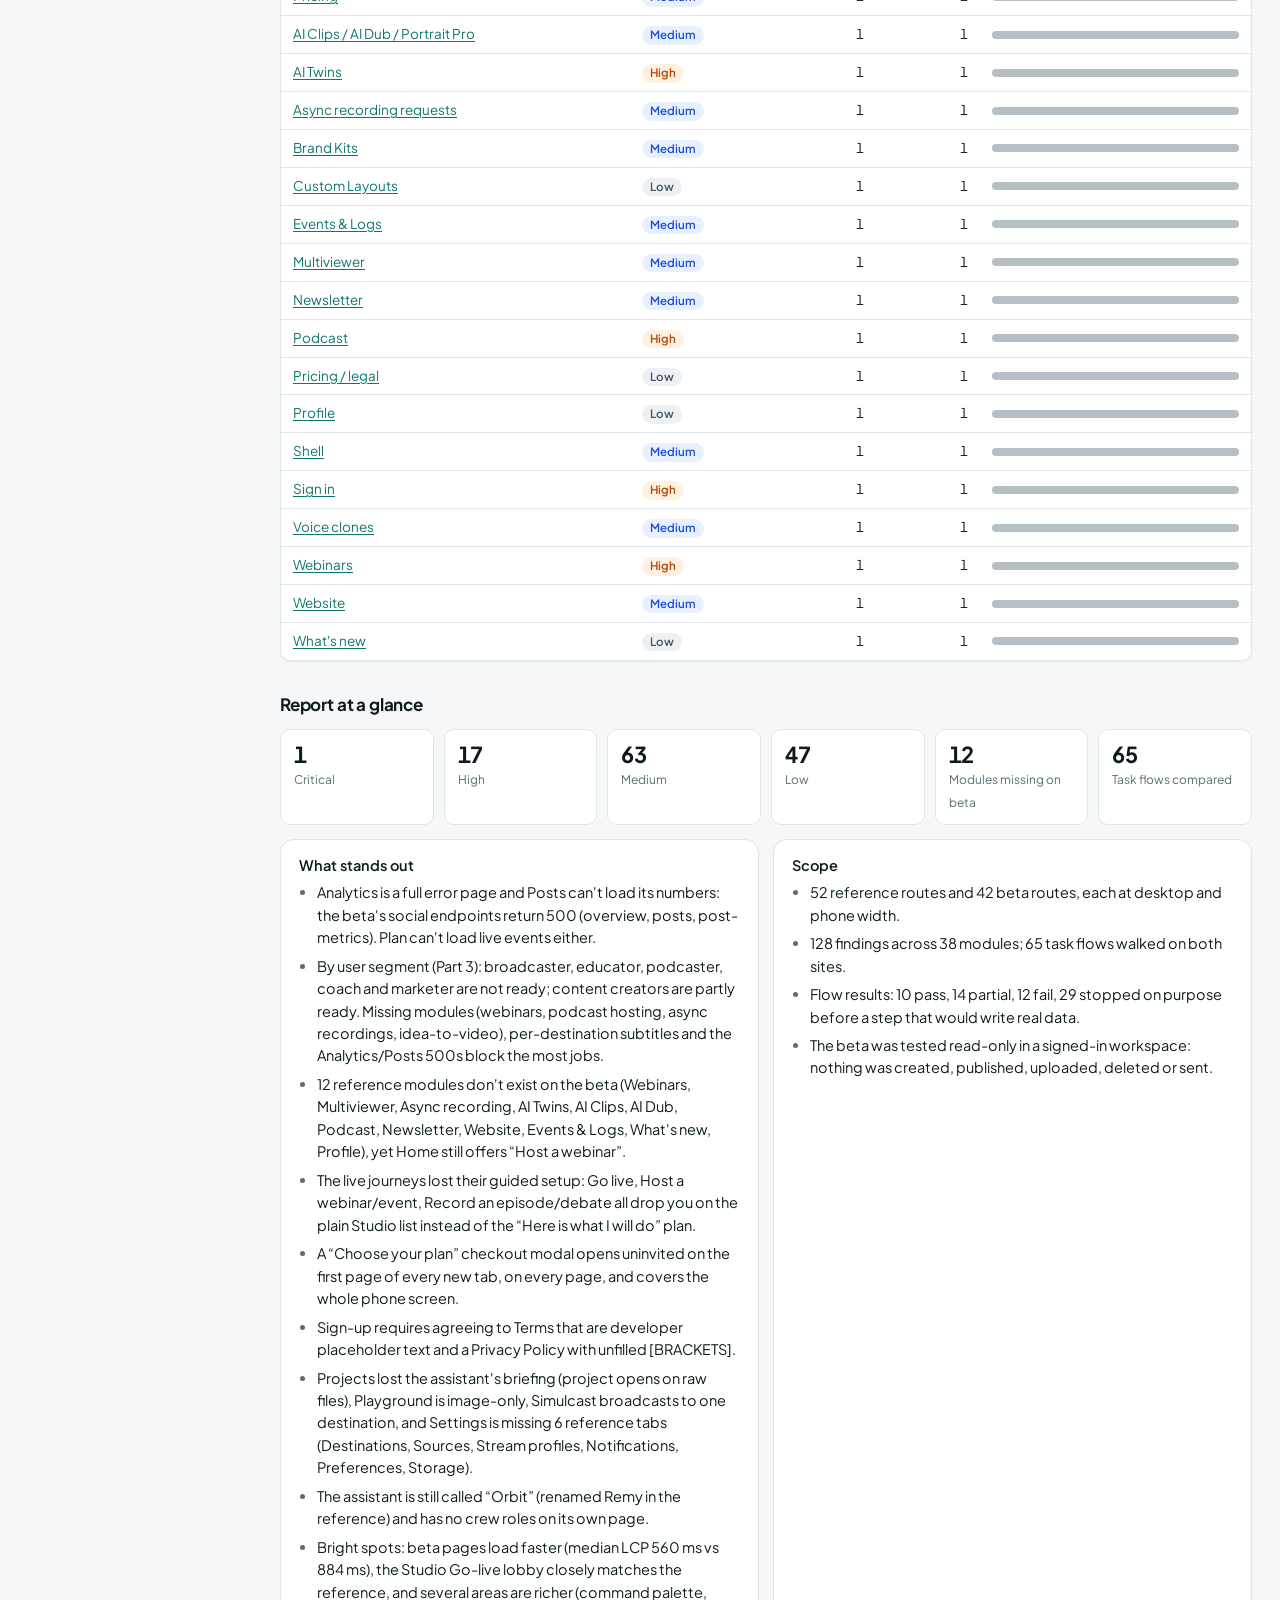
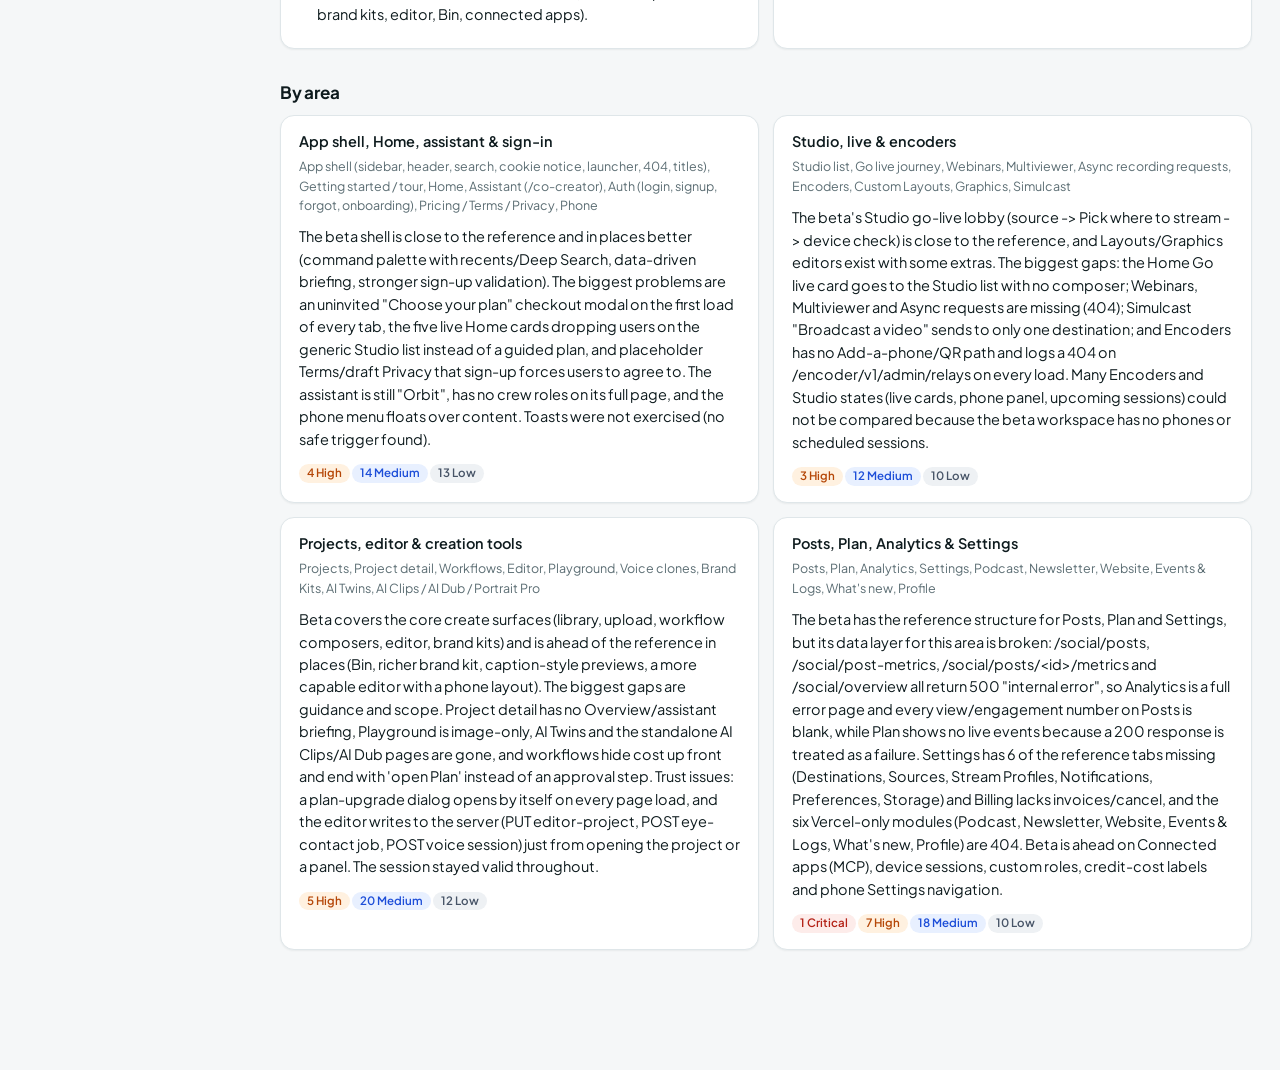
==== commit 3954966e: "Add a Live Issues sidebar module sourced from the team's bug sheet Imports the "issues for cloudreel" ====
--- a/site/index.html
+++ b/site/index.html
@@ -75,6 +75,7 @@
 <script src="data/suites.js"></script>
 <script src="data/cases.js"></script>
 <script src="data/jtbd.js"></script>
+<script src="data/live.js"></script>
 <script src="app.js"></script>
 <noscript><p style="padding:24px">This tracker needs JavaScript. The same content is available as markdown in the docs/ folder.</p></noscript>
 </body>
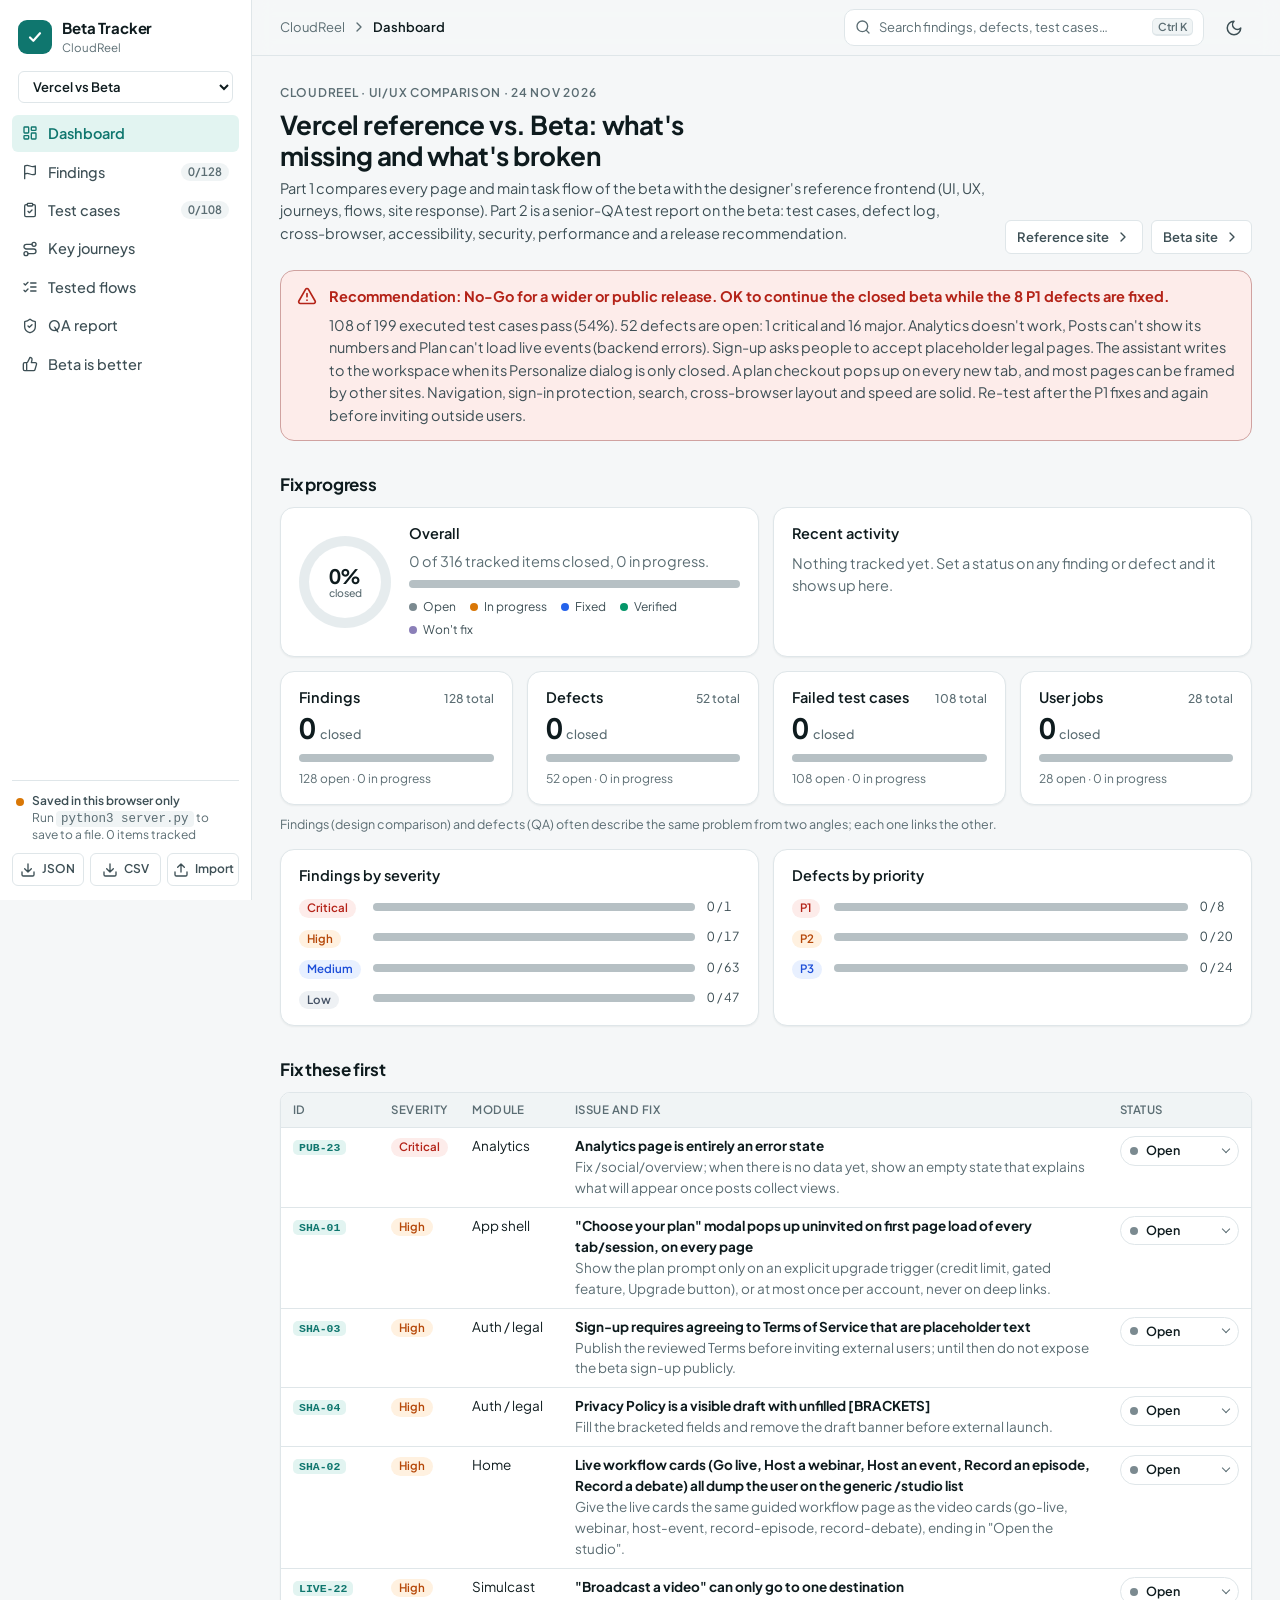
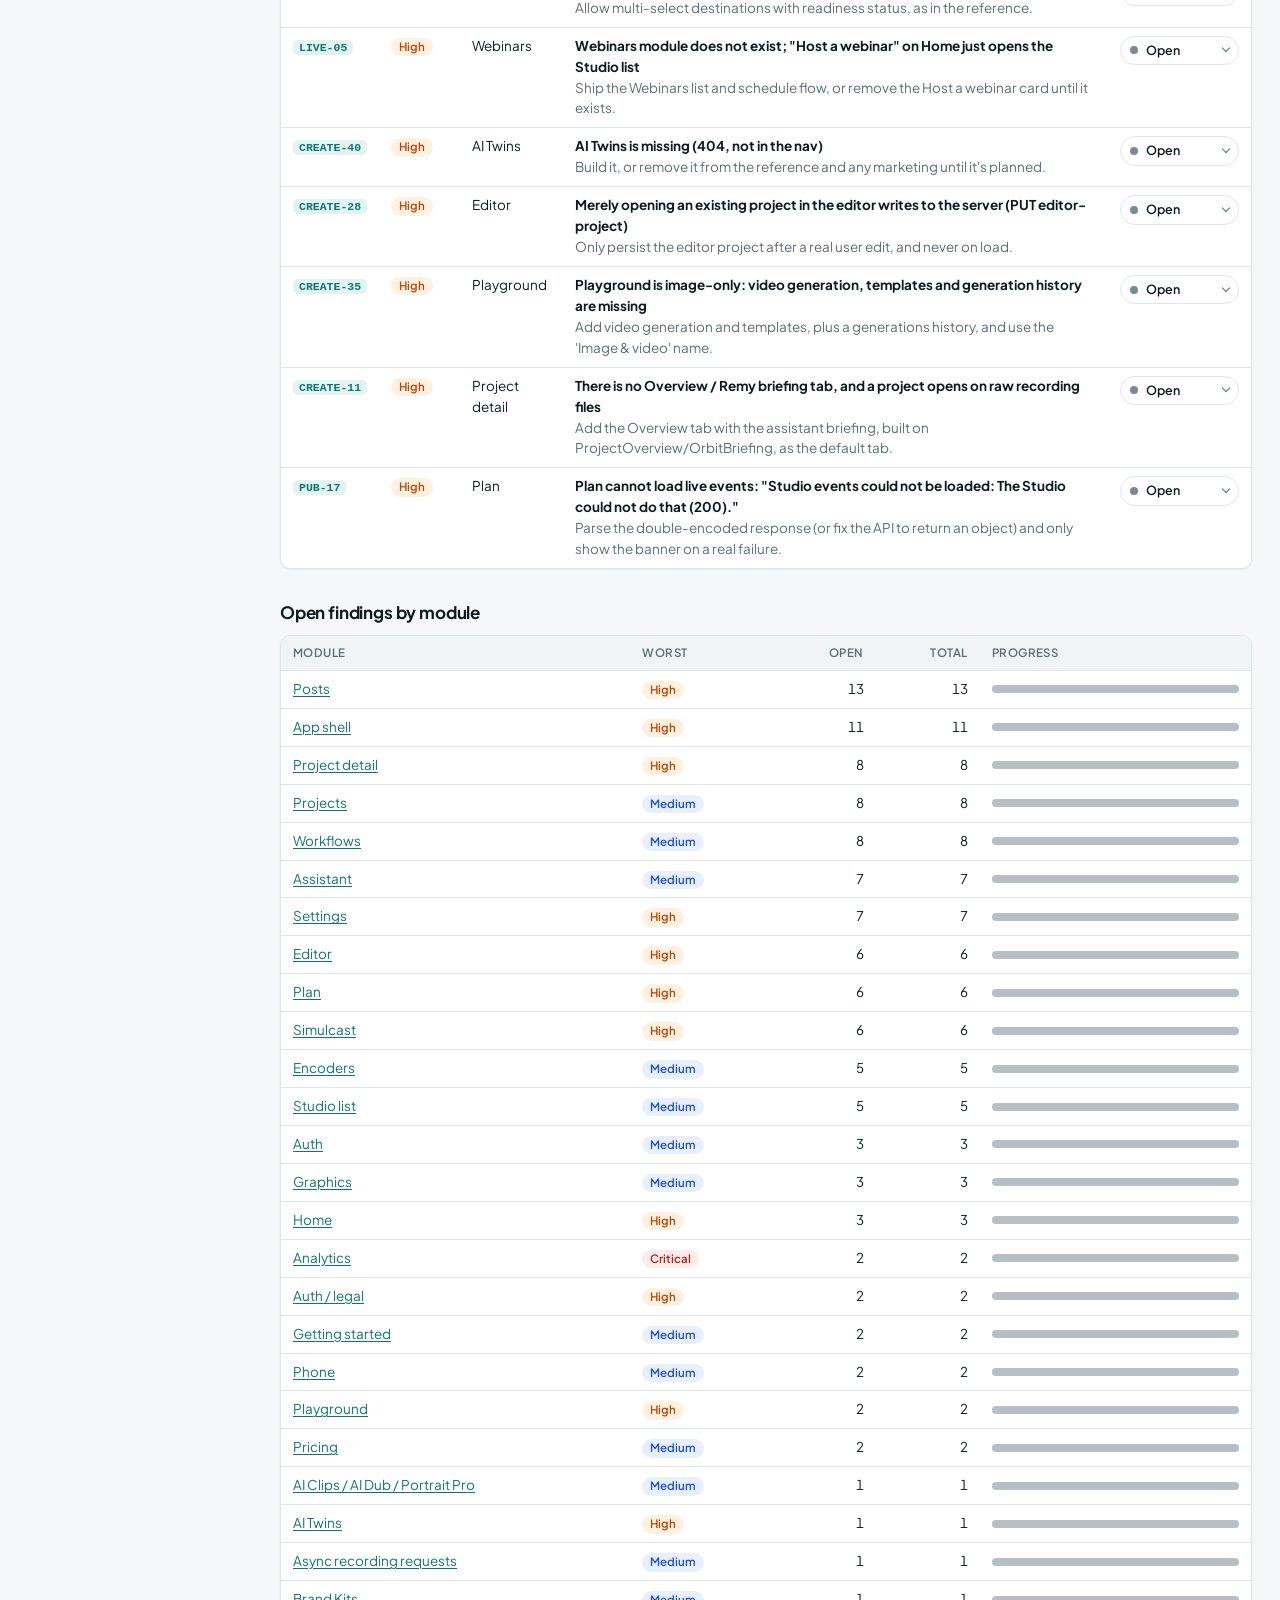
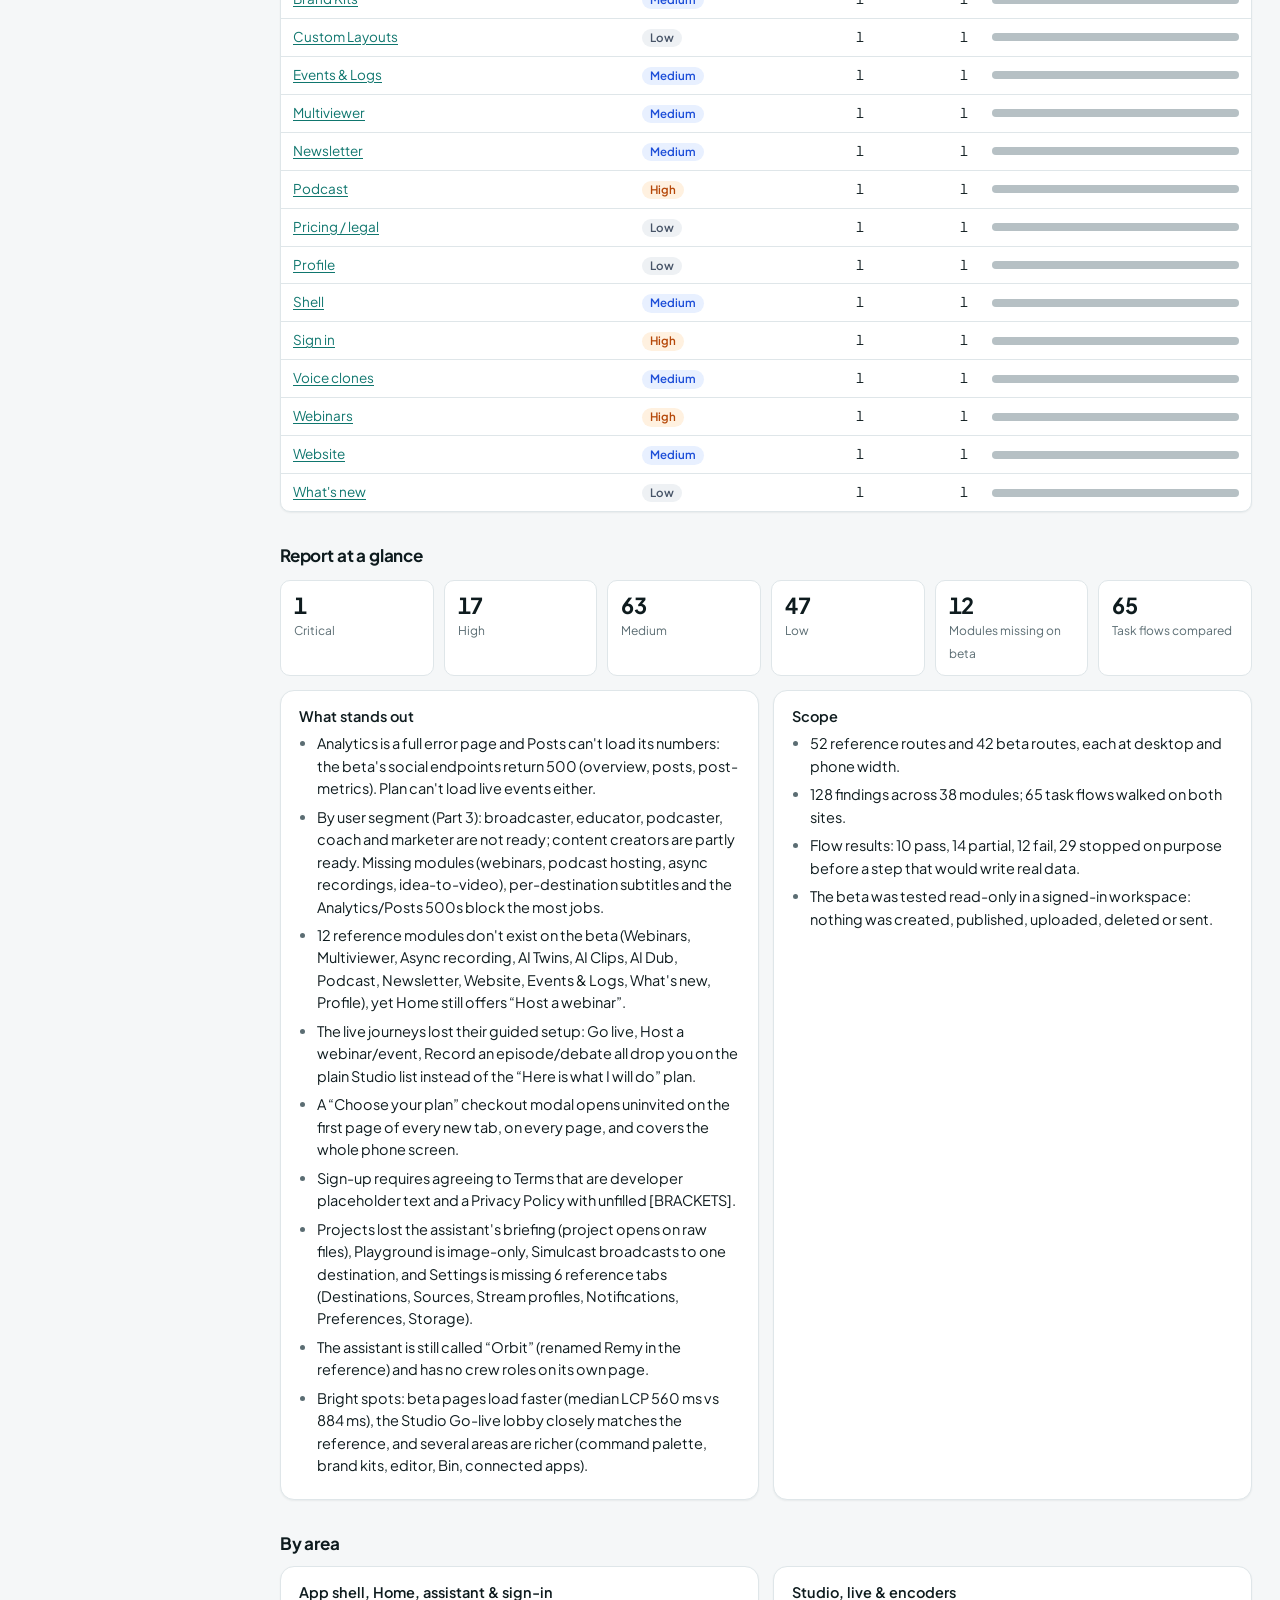
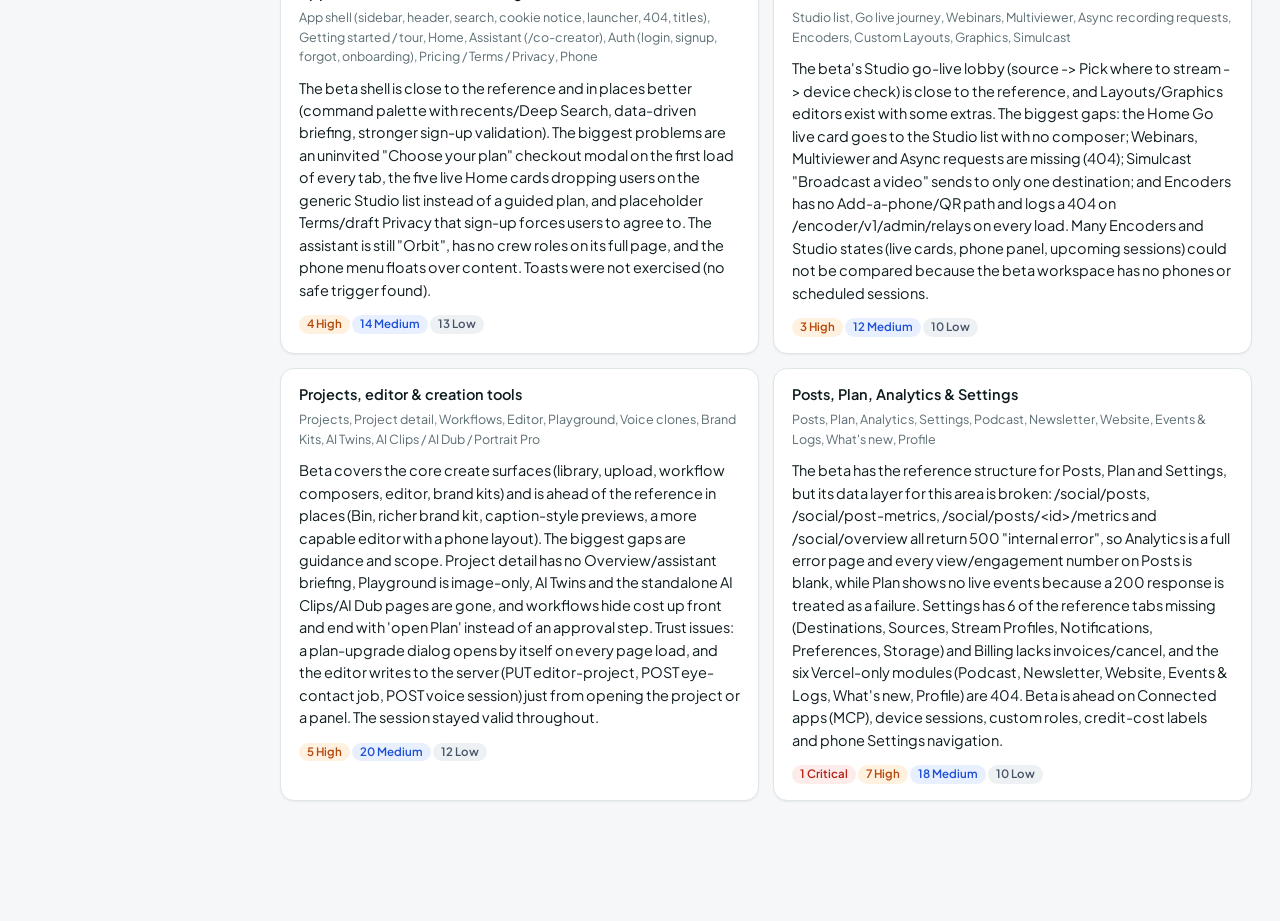
==== commit d9cabe57: "Replace stacked sidebar groups with an organization switcher Adds a dropdown at the top of the sideb" ====
--- a/site/index.html
+++ b/site/index.html
@@ -19,8 +19,9 @@
   <aside class="side" id="side" aria-label="Sidebar">
     <a class="brand" href="#/">
       <span class="logo" aria-hidden="true"><svg viewBox="0 0 24 24"><path d="m6 12.5 4 4 8-9"/></svg></span>
-      <span><b>Beta Tracker</b><small>CloudReel · Vercel vs Beta</small></span>
+      <span><b>Beta Tracker</b><small>CloudReel</small></span>
     </a>
+    <div id="orgswitch" class="orgswitch"></div>
     <nav id="nav" aria-label="Sections"></nav>
     <div class="side-foot">
       <div id="store" class="store" role="status"></div>
--- a/site/style.css
+++ b/site/style.css
@@ -62,6 +62,8 @@
 .logo{width:34px;height:34px;border-radius:9px;background:var(--primary);display:grid;place-items:center;flex:none}
 .logo svg{width:20px;height:20px;fill:none;stroke:var(--on-primary);stroke-width:2.6;stroke-linecap:round;stroke-linejoin:round}
 #nav{flex:1;overflow-y:auto;display:flex;flex-direction:column;gap:2px;margin:0 -4px;padding:0 4px}
+.orgswitch{padding:0 6px 12px}
+.orgswitch select{width:100%;font-weight:600;font-size:13px;cursor:pointer}
 #nav .grp{font-size:11px;font-weight:600;text-transform:uppercase;letter-spacing:.08em;color:var(--ink3);padding:14px 10px 6px}
 #nav a{display:flex;align-items:center;gap:10px;padding:7px 10px;border-radius:var(--r-s);text-decoration:none;color:var(--ink2);font-weight:500;transition:background var(--fast),color var(--fast)}
 #nav a:hover{background:var(--surface-2);color:var(--ink)}
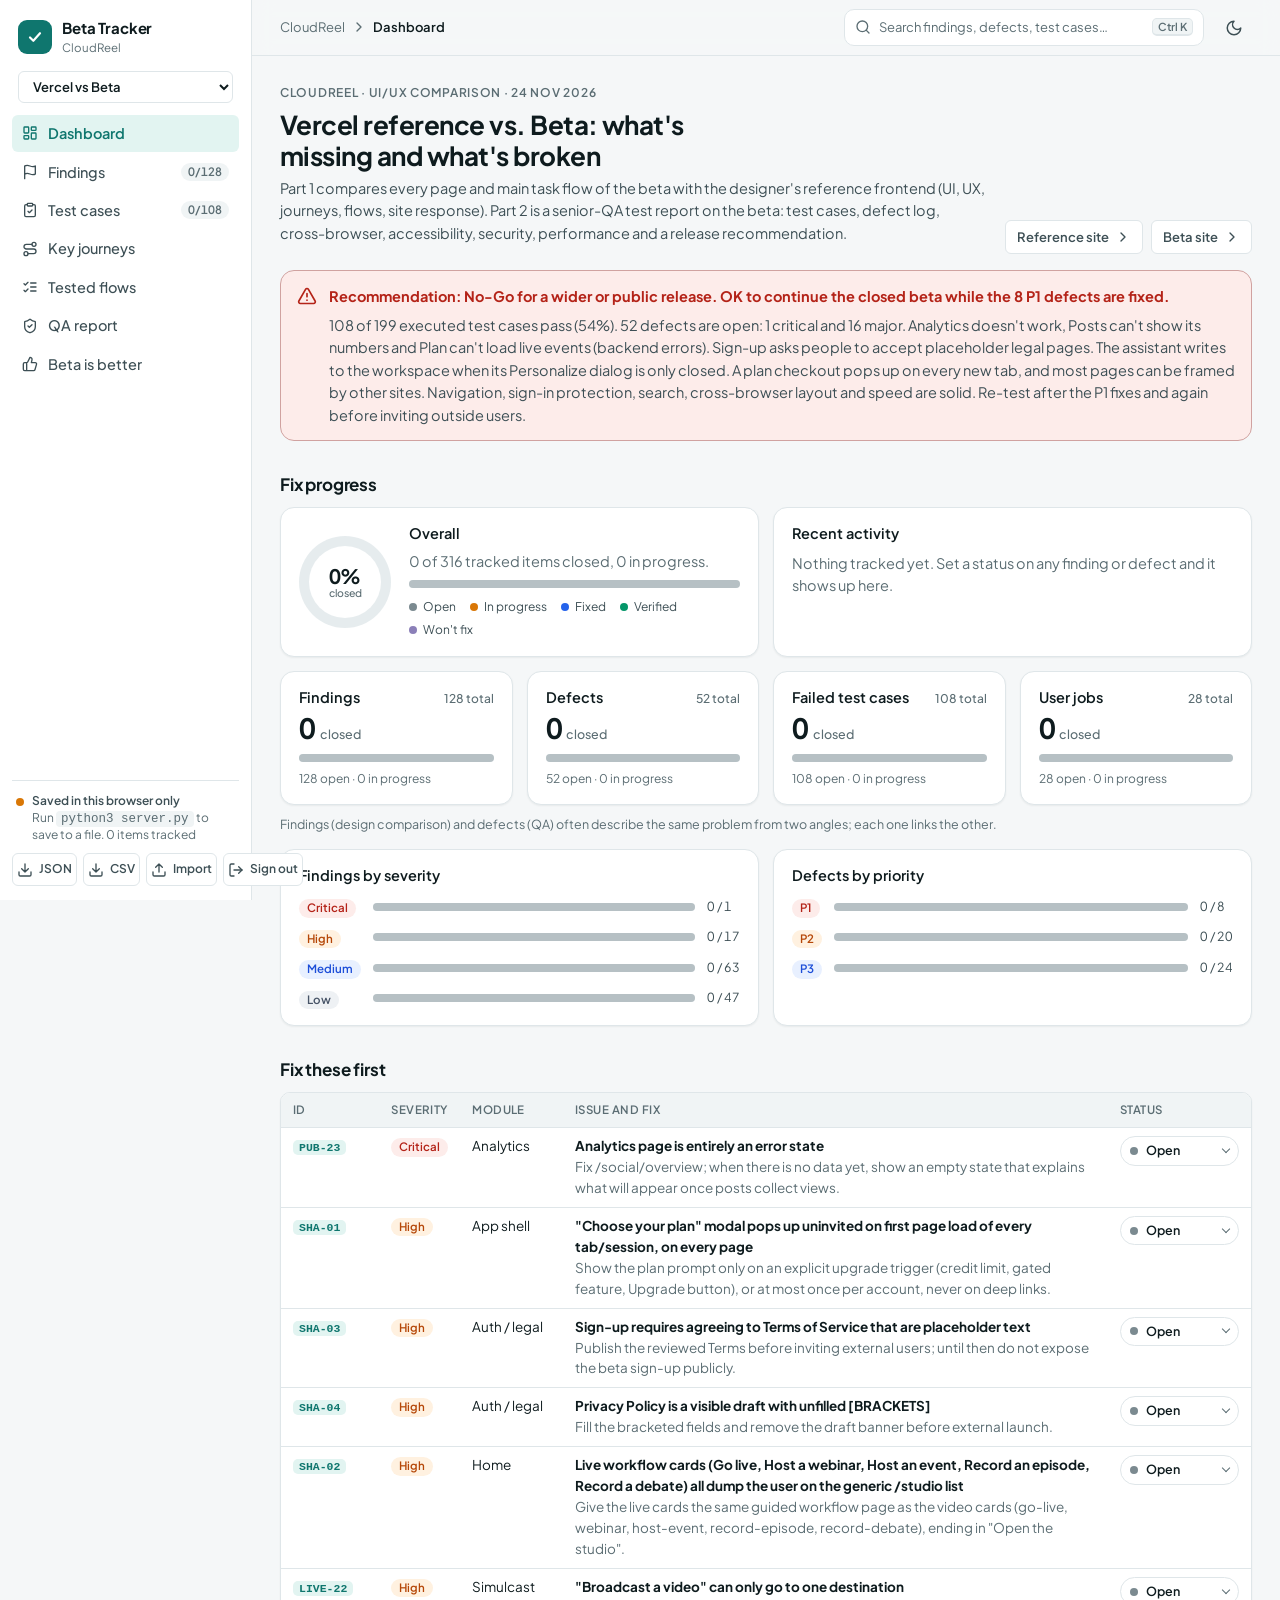
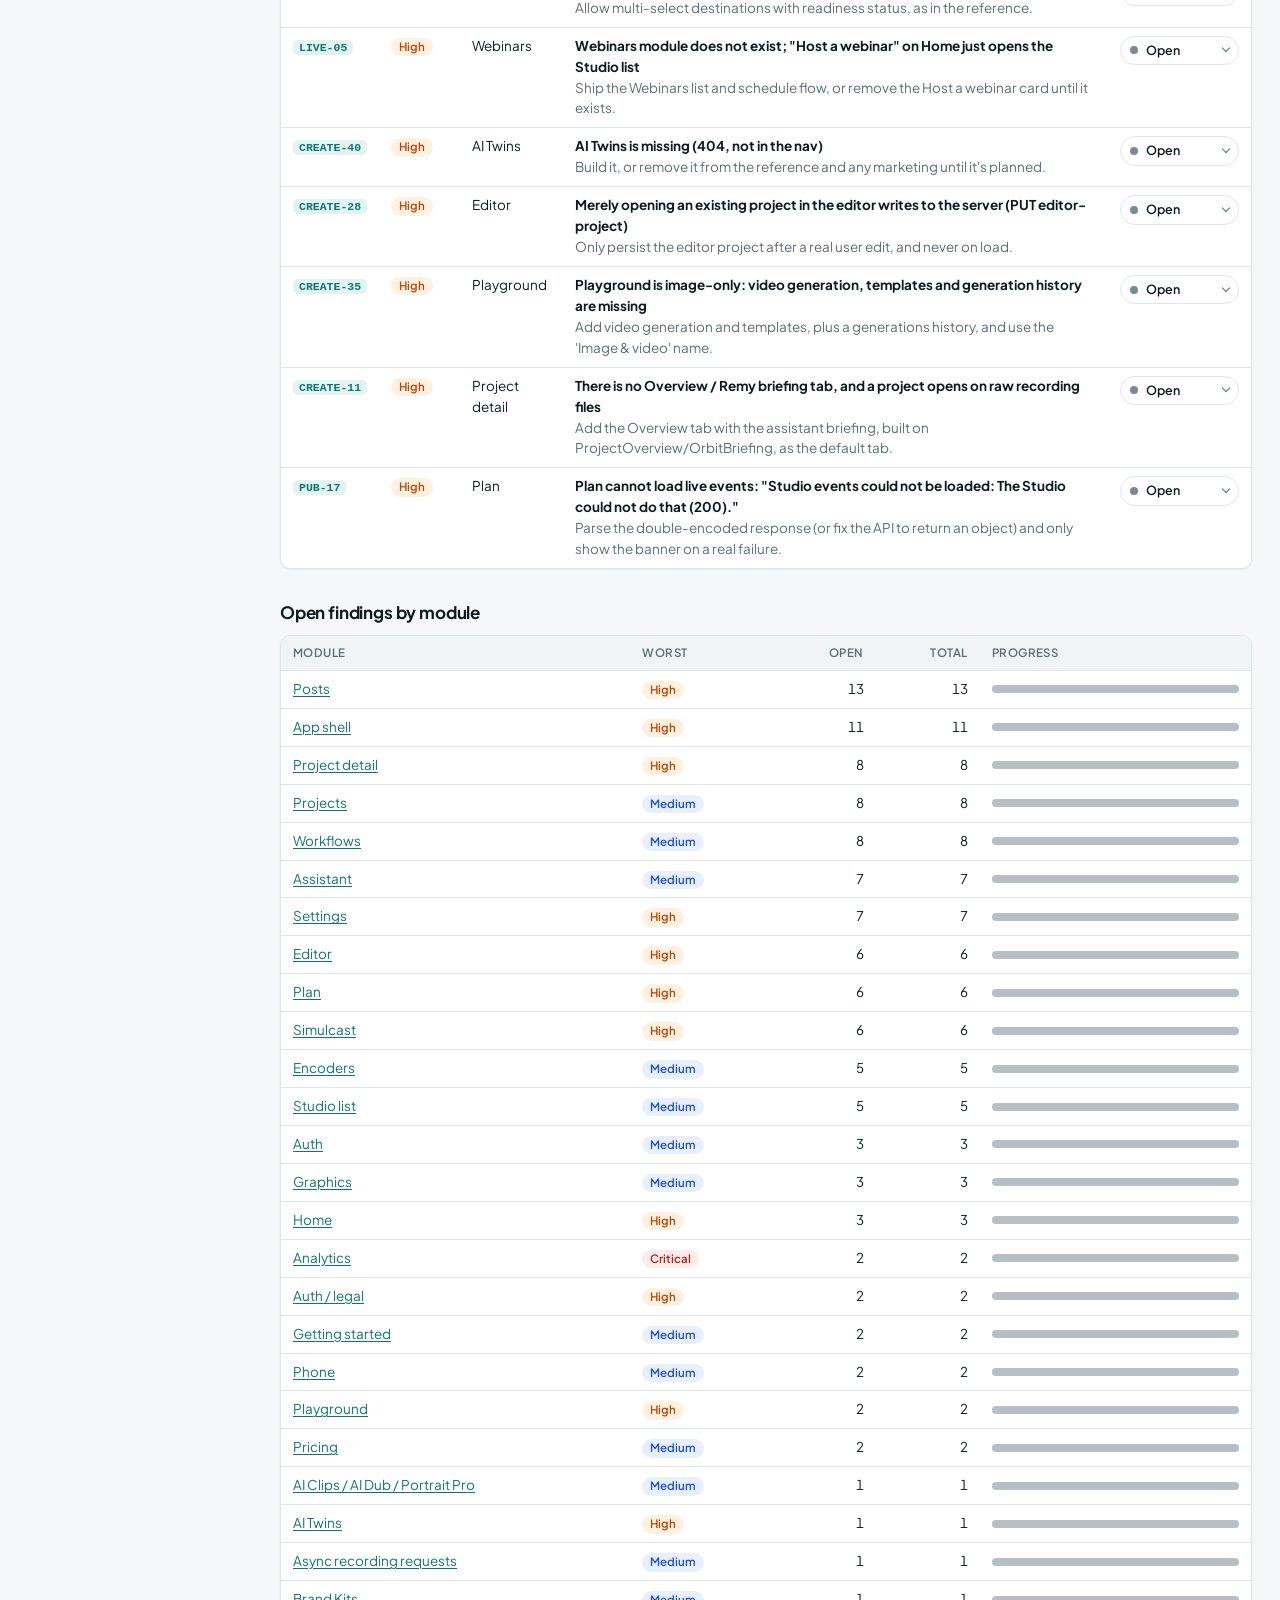
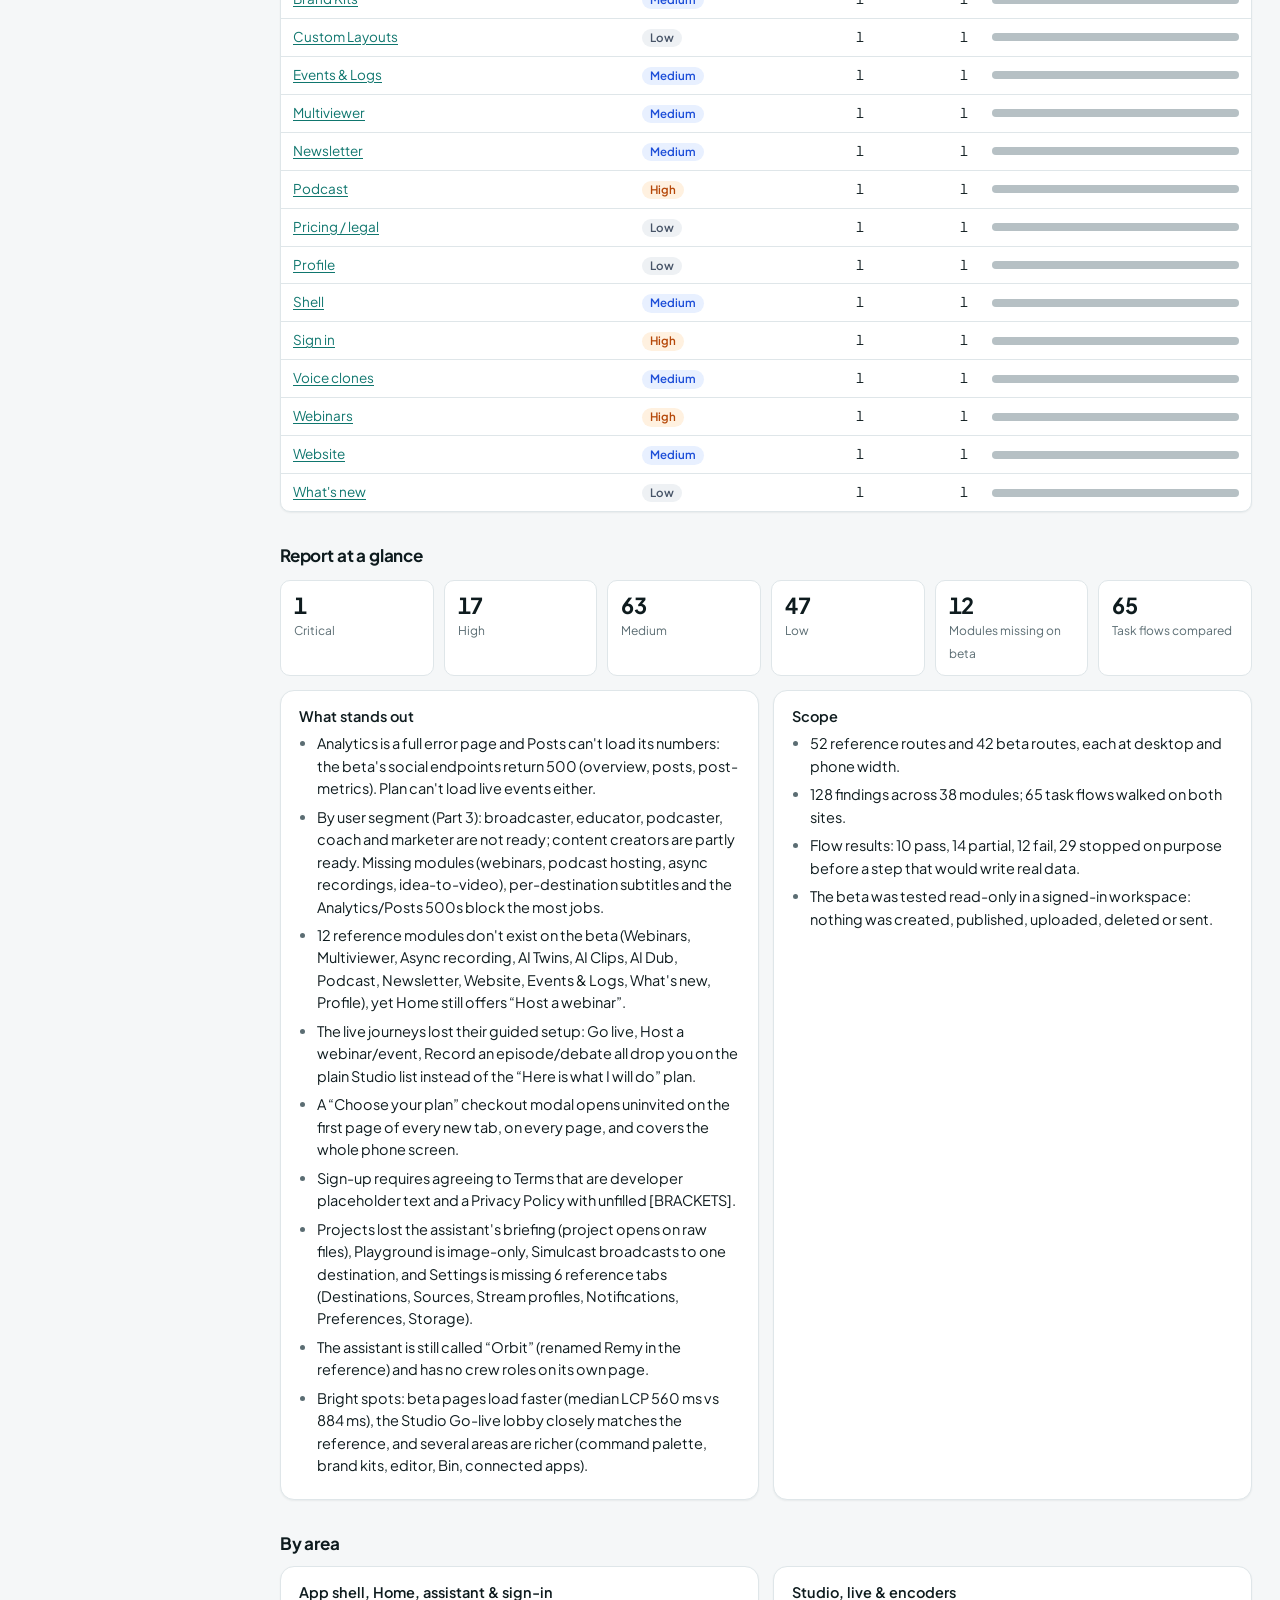
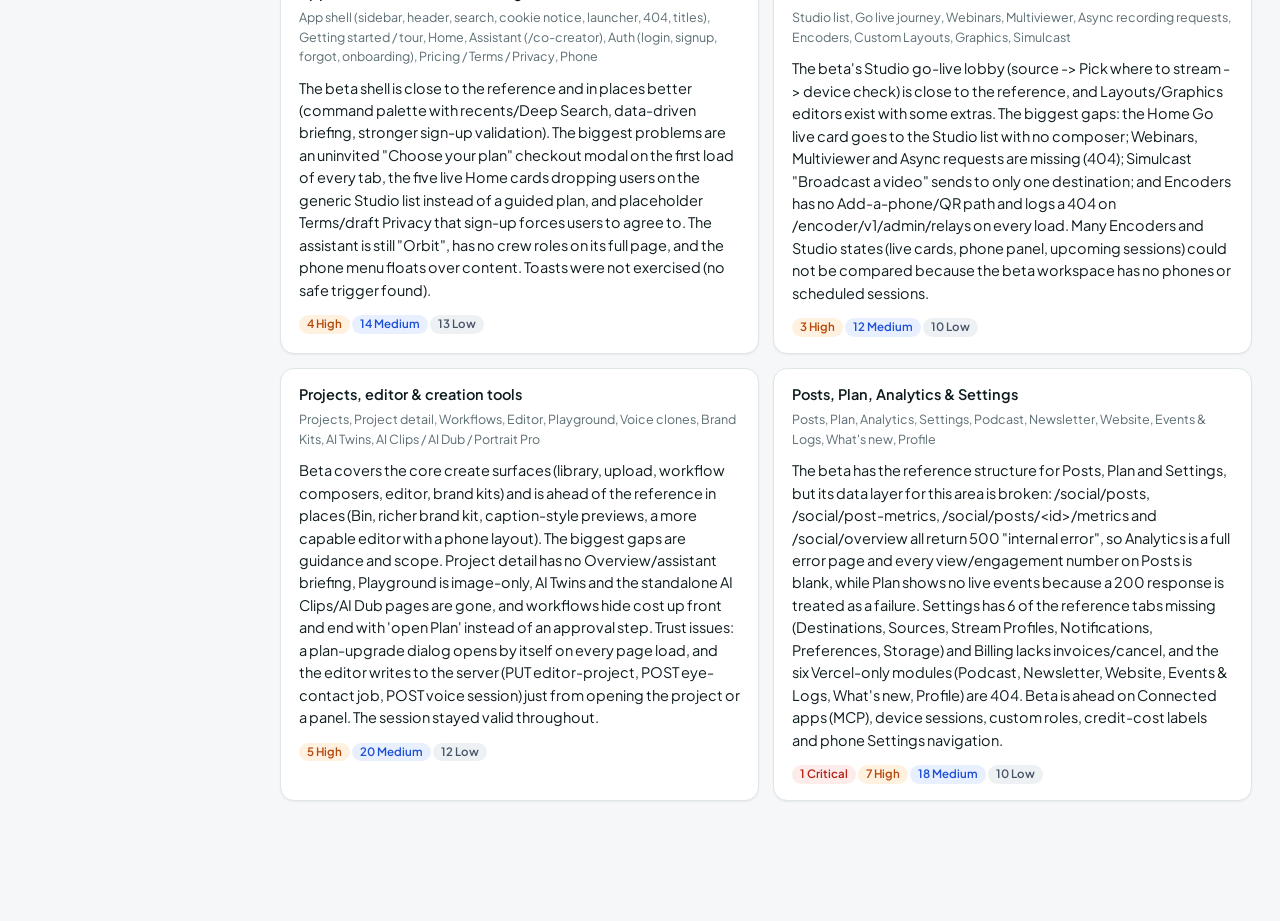
==== commit c63e3b7f: "Replace the browser's Basic Auth prompt with a custom sign-in page Adds site/login.html (branded, ma" ====
--- a/site/index.html
+++ b/site/index.html
@@ -29,6 +29,7 @@
         <button type="button" class="btn" id="exp" title="Download tracking data as JSON"></button>
         <button type="button" class="btn" id="expcsv" title="Download tracking data as CSV"></button>
         <button type="button" class="btn" id="imp" title="Load a JSON export"></button>
+        <button type="button" class="btn" id="signout" title="Sign out"></button>
         <input type="file" id="impf" accept="application/json" hidden>
       </div>
     </div>
@@ -50,6 +51,10 @@
 <dialog id="dlg" class="dlg" aria-labelledby="dlg-h">
   <div class="dlg-bar"><div id="dlg-t" class="dlg-t"></div><div class="dlg-actions" id="dlg-a"></div></div>
   <div id="dlg-b" class="dlg-body"></div>
+</dialog>
+<dialog id="newdlg" class="dlg" aria-labelledby="newdlg-h">
+  <div class="dlg-bar"><div id="newdlg-h" class="dlg-t"></div><div class="dlg-actions"><button type="button" class="icon-btn" data-close aria-label="Close"><svg class="i" viewBox="0 0 24 24" aria-hidden="true"><path d="M18 6 6 18M6 6l12 12"/></svg></button></div></div>
+  <form id="newform" class="dlg-body"></form>
 </dialog>
 <dialog id="lb" class="lb" aria-label="Screenshot">
   <div class="dlg-bar"><div id="lb-t" class="dlg-t"></div><div class="dlg-actions"><a class="btn" id="lb-o" target="_blank" rel="noopener">Open original</a><button type="button" class="btn" data-close>Close</button></div></div>
--- a/site/style.css
+++ b/site/style.css
@@ -76,7 +76,7 @@
 .store b{display:block;color:var(--ink2);font-weight:600}
 .store .dot{width:8px;height:8px;border-radius:50%;background:var(--s-ver);margin-top:5px;flex:none}
 .store .dot.local{background:var(--s-prog)}
-.side-btns{display:grid;grid-template-columns:repeat(3,1fr);gap:6px}
+.side-btns{display:grid;grid-template-columns:repeat(4,1fr);gap:6px}
 .side-btns .btn{justify-content:center;padding:6px 4px;font-size:12px}
 
 .col{min-width:0;display:flex;flex-direction:column}
@@ -173,7 +173,7 @@
 .filters{display:flex;flex-wrap:wrap;gap:8px;align-items:center;margin:16px -8px 12px;position:sticky;top:var(--top);z-index:10;background:color-mix(in srgb,var(--bg) 92%,transparent);backdrop-filter:blur(8px);padding:10px 8px;border-radius:0 0 var(--r-m) var(--r-m)}
 .field{position:relative;flex:1 1 220px;min-width:170px}
 .field .sb-i{position:absolute;left:10px;top:50%;transform:translateY(-50%);pointer-events:none}
-input[type=search],input[type=text],select,textarea{background:var(--surface);border:1px solid var(--line);border-radius:var(--r-s);padding:6px 10px;transition:border-color var(--fast),box-shadow var(--fast)}
+input[type=search],input[type=text],input[type=password],select,textarea{background:var(--surface);border:1px solid var(--line);border-radius:var(--r-s);padding:6px 10px;transition:border-color var(--fast),box-shadow var(--fast)}
 .field input[type=search]{width:100%;padding-left:32px}
 input::placeholder,textarea::placeholder{color:var(--ink3);opacity:1}
 input:hover,select:hover,textarea:hover{border-color:var(--line-strong)}
@@ -181,6 +181,20 @@
 .filters select{max-width:200px;cursor:pointer}
 .filters select.on{border-color:var(--primary);background:var(--primary-soft);color:var(--primary);font-weight:600}
 .filters .count{color:var(--ink3);font-size:12.5px;margin-left:auto;font-variant-numeric:tabular-nums;white-space:nowrap}
+.multisel{position:relative}
+.ms-btn{max-width:220px}
+.ms-btn span,.ms-btn{overflow:hidden;text-overflow:ellipsis;white-space:nowrap}
+.ms-btn .i{flex:none;width:14px;height:14px;margin-left:auto}
+.multisel.on .ms-btn{border-color:var(--primary);background:var(--primary-soft);color:var(--primary);font-weight:600}
+.ms-panel{position:absolute;top:calc(100% + 6px);left:0;z-index:20;width:max(220px,100%);max-width:320px;background:var(--surface);border:1px solid var(--line);border-radius:var(--r-m);box-shadow:var(--shadow-2);padding:8px}
+.ms-search{width:100%;margin-bottom:6px}
+.ms-opts{max-height:240px;overflow-y:auto;display:flex;flex-direction:column;gap:1px}
+.ms-opt{display:flex;align-items:flex-start;gap:8px;padding:6px 6px;border-radius:var(--r-s);cursor:pointer;font-size:13px;line-height:1.35}
+.ms-opt:hover{background:var(--surface-2)}
+.ms-opt input{margin-top:3px;flex:none}
+.ms-opt span{overflow-wrap:anywhere}
+.ms-empty{color:var(--ink3);font-size:12.5px;padding:6px;margin:0}
+.ms-clear{width:100%;justify-content:center;margin-top:6px}
 .listhead{display:flex;align-items:center;gap:10px;padding:0 12px 8px;font-size:12.5px;color:var(--ink3)}
 .listhead label{display:inline-flex;align-items:center;gap:8px;cursor:pointer}
 input[type=checkbox]{width:16px;height:16px;accent-color:var(--primary);cursor:pointer;margin:0;flex:none}
@@ -222,6 +236,20 @@
 .track{display:grid;grid-template-columns:auto minmax(130px,200px) minmax(0,1fr);gap:10px;align-items:end;background:var(--surface-2);border:1px solid var(--line);border-radius:var(--r-m);padding:12px;margin-top:6px}
 .track label{display:block;font-size:11px;font-weight:700;letter-spacing:.07em;text-transform:uppercase;color:var(--ink3);margin-bottom:4px}
 .track textarea{display:block;width:100%;min-height:33px;resize:vertical}
+
+#newform{display:block}
+#newform>div{margin-bottom:12px}
+#newform label{display:block;font-size:12.5px;font-weight:600;color:var(--ink2);margin-bottom:4px}
+#newform input,#newform select,#newform textarea{width:100%}
+#newform textarea{resize:vertical;min-height:60px}
+.shotprev{display:flex;gap:10px;flex-wrap:wrap;margin:0 0 12px}
+.shotprev:empty{display:none}
+.shotprev figure{margin:0;position:relative;width:110px}
+.shotprev img{width:110px;height:78px;object-fit:cover;border-radius:var(--r-s);border:1px solid var(--line);display:block;background:var(--surface-2)}
+.shotprev button{position:absolute;top:-7px;right:-7px;background:var(--surface);border:1px solid var(--line);border-radius:999px;width:22px;height:22px;display:flex;align-items:center;justify-content:center;cursor:pointer;padding:0;color:var(--ink2)}
+.shotprev button:hover{border-color:var(--line-strong);color:var(--ink)}
+.shotprev .i{width:13px;height:13px}
+.newform-actions{display:flex;justify-content:flex-end;gap:8px;margin-top:4px}
 .track input{width:100%}
 .track .meta{grid-column:1/-1;color:var(--ink3);font-size:12px}
 
@@ -323,3 +351,17 @@
   #main{padding:0;max-width:none}
   .row,.card,.tbl{box-shadow:none;break-inside:avoid}
 }
+
+/* ---------- sign-in page */
+.login-wrap{min-height:100vh;display:grid;place-items:center;padding:24px}
+.login-card{width:100%;max-width:360px;background:var(--surface);border:1px solid var(--line);border-radius:var(--r-l);box-shadow:var(--shadow-2);padding:28px 26px}
+.login-brand{display:flex;gap:10px;align-items:center;margin-bottom:18px}
+.login-brand b{display:block;font-size:15px;letter-spacing:-.01em}
+.login-brand small{display:block;color:var(--ink3);font-size:11.5px}
+.login-card h1{margin:0 0 4px;font-size:21px}
+.login-card .lede{margin:0 0 18px;color:var(--ink3);font-size:13px}
+.login-field{margin-bottom:14px}
+.login-field label{display:block;font-size:12.5px;font-weight:600;color:var(--ink2);margin-bottom:5px}
+.login-field input{width:100%;padding:9px 11px}
+.login-submit{width:100%;justify-content:center;padding:9px 11px;margin-top:4px}
+.login-err{background:var(--crit-bg);color:var(--crit);border:1px solid color-mix(in srgb,var(--crit) 35%,transparent);border-radius:var(--r-s);padding:9px 11px;font-size:13px;margin-bottom:14px}
